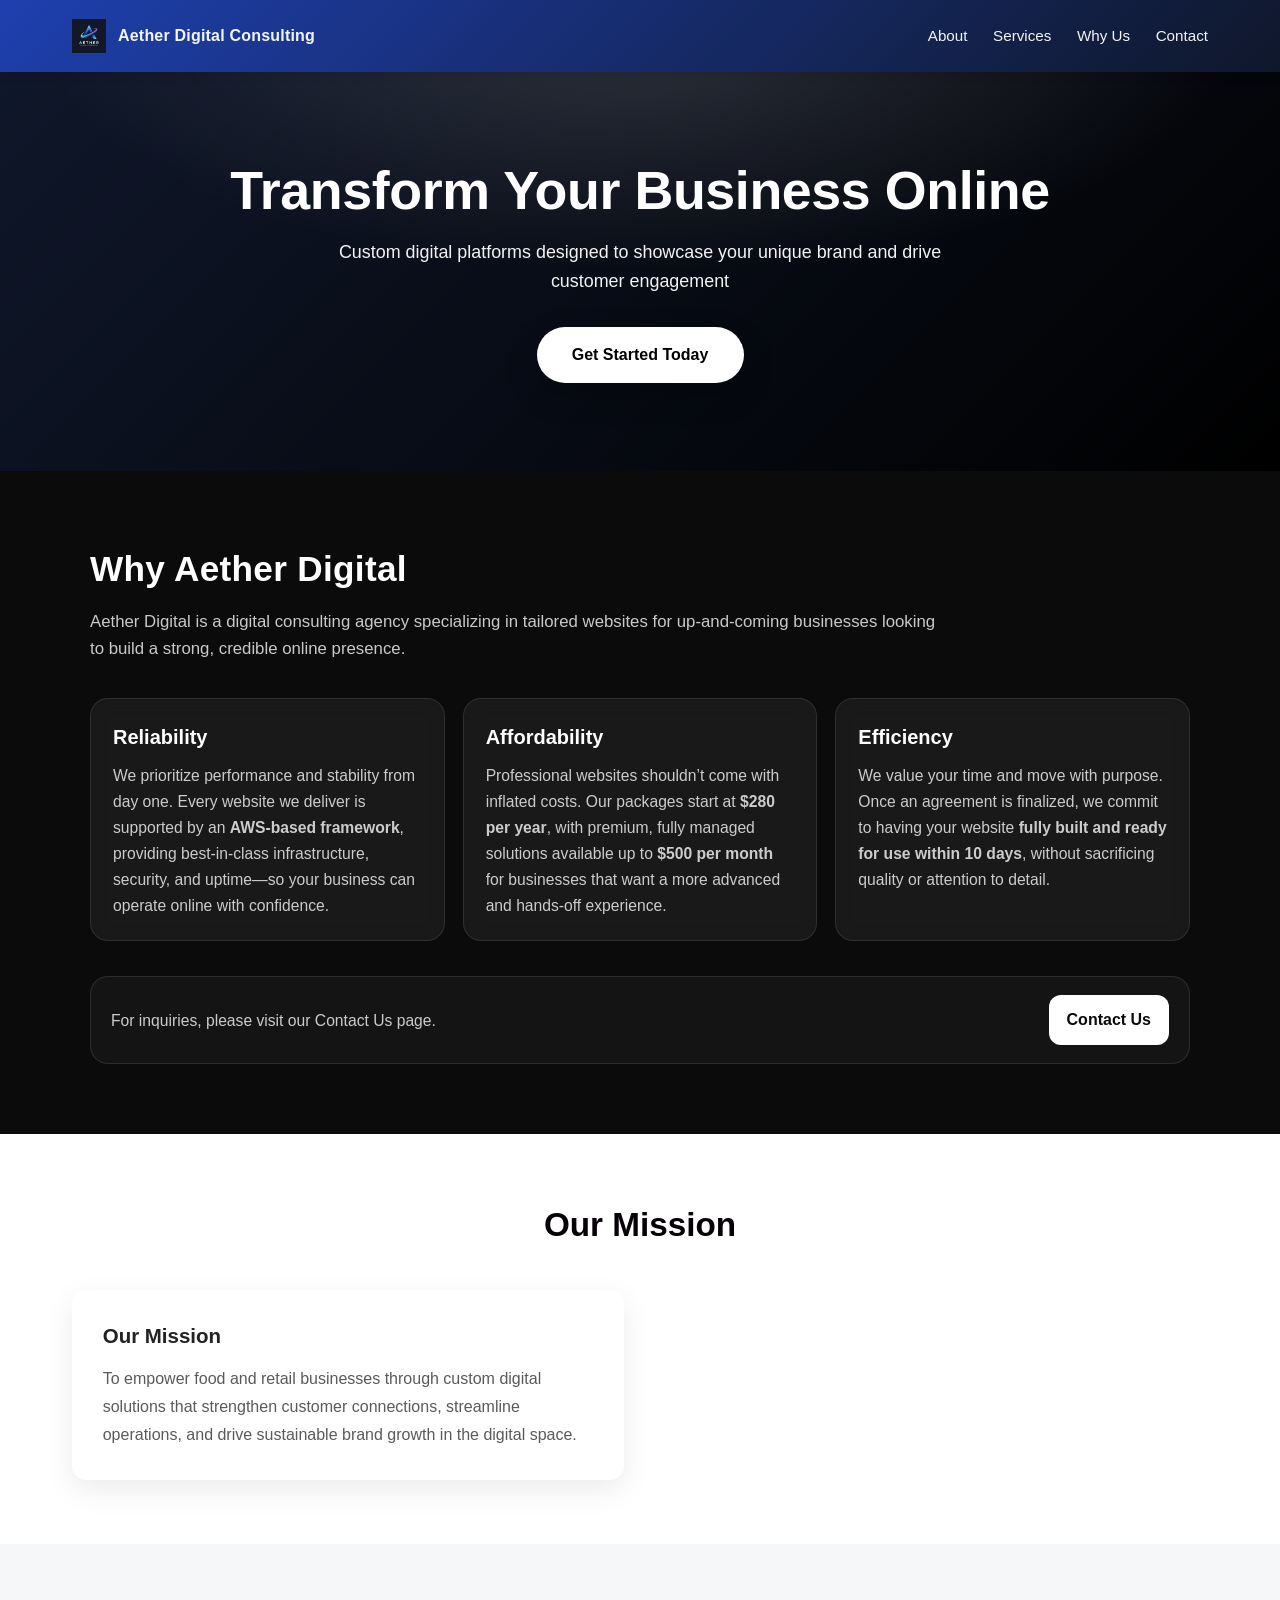
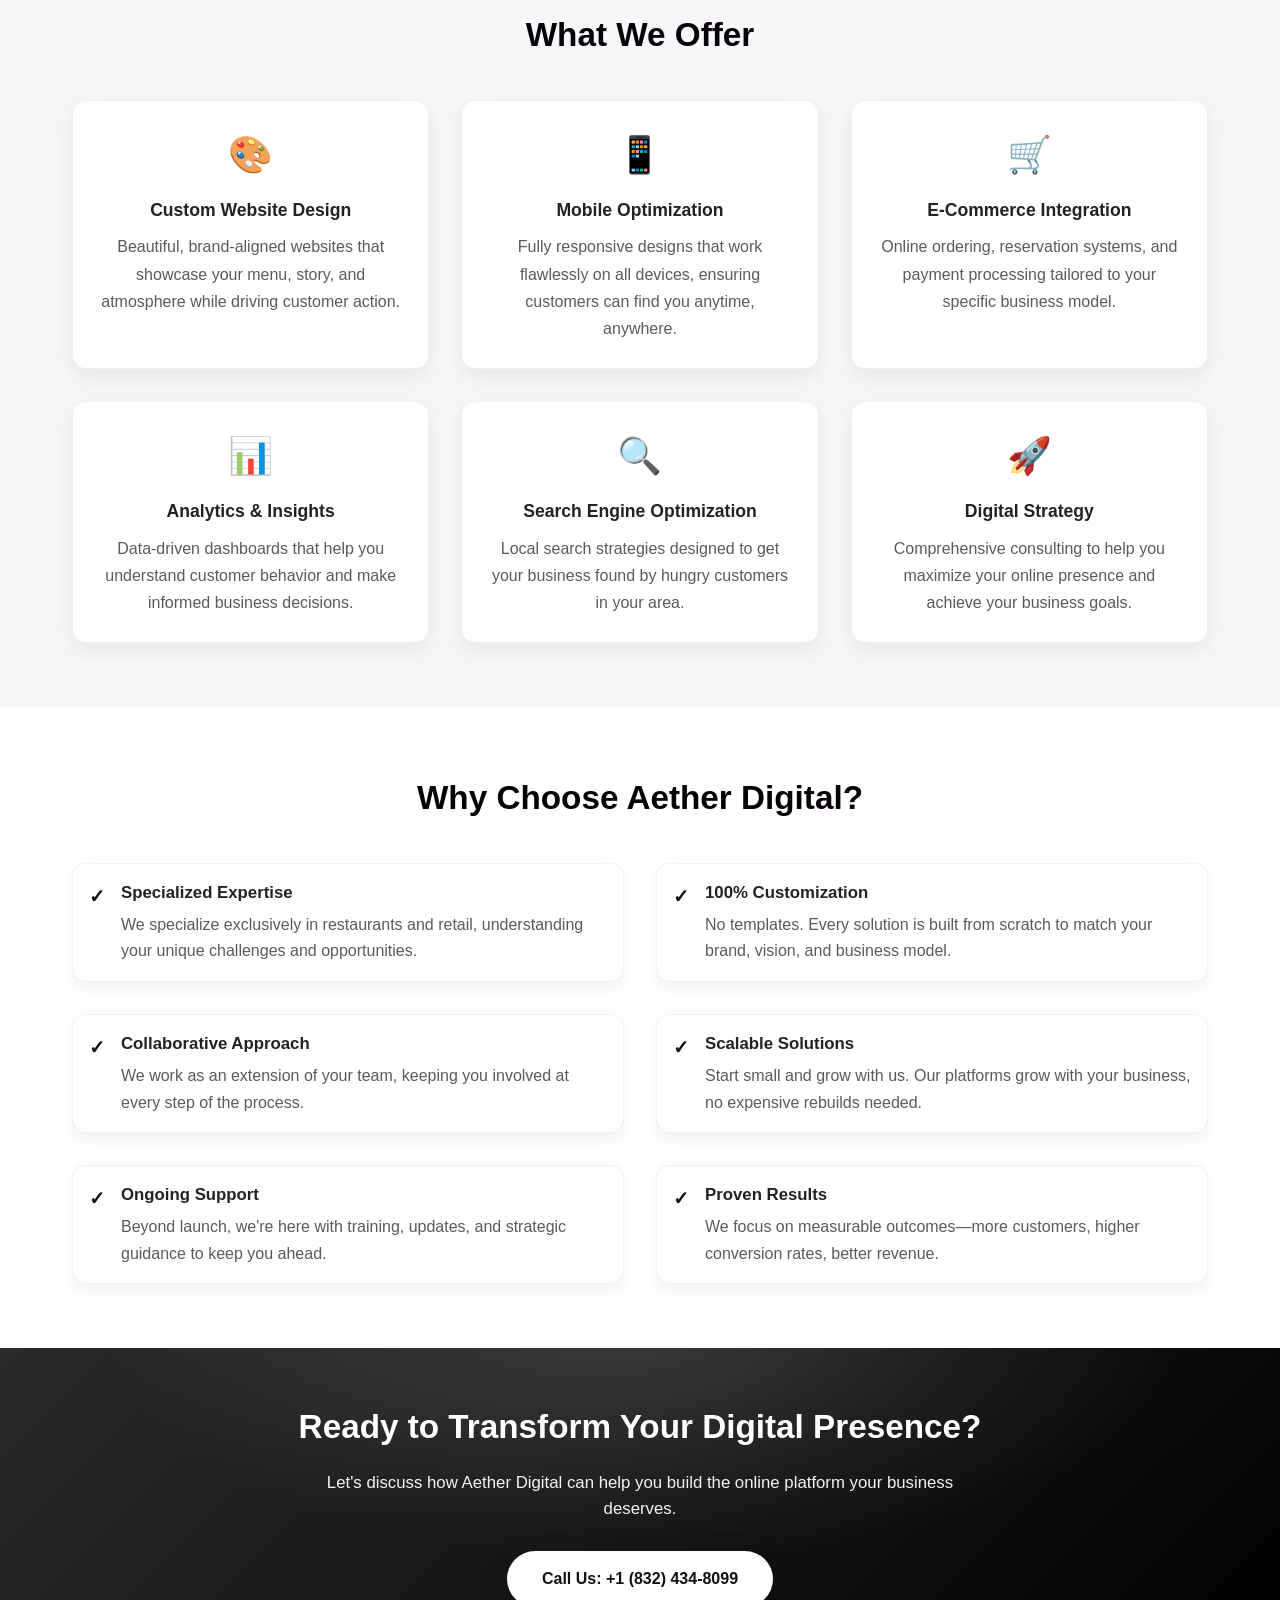
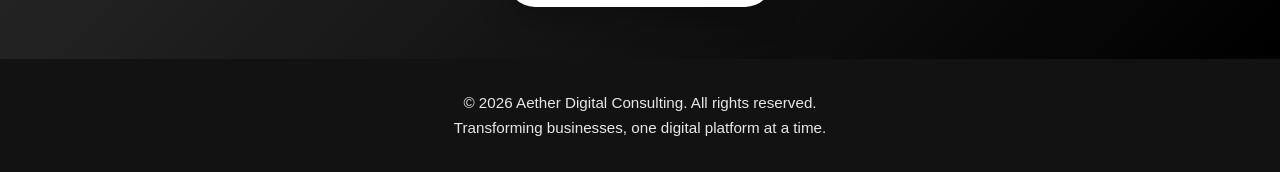
==== index.html @ d0bfc715 "changed tab header" ====
<!DOCTYPE html>
<html lang="en">
<head>
  <meta charset="UTF-8" />
  <meta name="viewport" content="width=device-width, initial-scale=1.0" />
  <title>Aether Digital Consulting - Custom Online Platforms for Businesses</title>

  <style>
    /* =========================
       Base + Design Tokens
    ========================== */
    :root{
      --bg: #ffffff;
      --text: #111;
      --muted: #5a5a5a;

      --surface: #ffffff;
      --surface-2: #f6f7f8;

      --brand-1: #0f172a;  /* deep navy */
--brand-2: #1e40af;  /* professional blue */


      --radius: 14px;
      --shadow: 0 10px 30px rgba(0,0,0,0.08);

      /* Fluid typography + spacing (scales nicely phone -> TV) */
      --h1: clamp(2rem, 4.2vw, 3.6rem);
      --h2: clamp(1.6rem, 2.6vw, 2.6rem);
      --h3: clamp(1.2rem, 1.6vw, 1.8rem);
      --p: clamp(1rem, 1.1vw, 1.15rem);

      --section-pad: clamp(3.25rem, 5vw, 5.5rem);
      --gutter: clamp(1rem, 3vw, 2rem);
      --container: 1200px;

      --nav-h: 72px;
    }

    * { margin: 0; padding: 0; box-sizing: border-box; }
    html { scroll-behavior: smooth; }
    body {
      font-family: 'Segoe UI', Tahoma, Geneva, Verdana, sans-serif;
      line-height: 1.6;
      color: #333;
      background: var(--bg);
      text-rendering: optimizeLegibility;
      -webkit-font-smoothing: antialiased;
      overflow-x: hidden;
    }

    /* Accessible focus ring */
    a:focus-visible, button:focus-visible {
      outline: 3px solid rgba(255,255,255,0.55);
      outline-offset: 3px;
      border-radius: 10px;
    }

    /* =========================
       Layout Helpers
    ========================== */
    .container{
      max-width: var(--container);
      margin: 0 auto;
      padding: 0 var(--gutter);
    }

    section{
      padding: var(--section-pad) 0;
    }

    /* =========================
       Navigation
    ========================== */
    nav{
      background: linear-gradient(135deg, var(--brand-2) 0%, var(--brand-1) 100%);
      position: sticky;
      top: 0;
      z-index: 1000;
      box-shadow: 0 2px 10px rgba(0,0,0,0.1);
      height: var(--nav-h);
      display: flex;
      align-items: center;
      backdrop-filter: blur(6px);
    }

    nav .container{
      width: 100%;
      display: flex;
      align-items: center;
      justify-content: space-between;
      gap: 1rem;
    }

    .logo{
      display: flex;
      align-items: center;
      gap: 0.75rem;
      color: white;
      text-decoration: none;
      min-width: 0;
    }

    .logo-img{
      height: 34px;
      width: auto;
      display: block;
      flex: 0 0 auto;
    }

    .logo span{
      font-size: clamp(1rem, 1.2vw, 1.25rem);
      font-weight: 700;
      letter-spacing: 0.2px;
      white-space: nowrap;
      overflow: hidden;
      text-overflow: ellipsis;
      max-width: 56vw; /* prevents overflow on small screens */
    }

    nav ul{
      list-style: none;
      display: flex;
      align-items: center;
      gap: clamp(0.8rem, 2vw, 2rem);
    }

    nav a{
      color: white;
      text-decoration: none;
      opacity: 0.95;
      transition: opacity 0.2s ease, transform 0.2s ease;
      font-size: clamp(0.95rem, 1vw, 1.05rem);
      white-space: nowrap;
    }

    nav a:hover{
      opacity: 0.8;
      transform: translateY(-1px);
    }

    /* =========================
       Hero
    ========================== */
    .hero{
      padding: calc(var(--section-pad) + 1.5rem) 0;
      color: white;
      text-align: center;
      background:
        radial-gradient(1000px 400px at 50% -10%, rgba(255,255,255,0.14), transparent 60%),
        linear-gradient(135deg, var(--brand-1) 0%, #000 100%);
    }

    .hero h1{
      font-size: var(--h1);
      line-height: 1.15;
      margin-bottom: 1rem;
      letter-spacing: -0.4px;
    }

    .hero p{
      font-size: clamp(1.05rem, 1.4vw, 1.35rem);
      margin: 0 auto 2rem;
      max-width: 68ch;
      opacity: 0.95;
    }

    .cta-button{
      display: inline-block;
      background: white;
      color: black;
      padding: 0.95rem 2.2rem;
      border-radius: 999px;
      text-decoration: none;
      font-weight: 700;
      transition: transform 0.2s ease, box-shadow 0.2s ease;
      font-size: clamp(1rem, 1.1vw, 1.1rem);
      box-shadow: 0 12px 30px rgba(0,0,0,0.25);
    }
    .cta-button:hover{
      transform: translateY(-3px);
    }

    /* =========================
       About
    ========================== */
    .about{
      background: var(--surface-2);
    }

    .about .container{
      display: grid;
      grid-template-columns: 1.1fr 0.9fr;
      gap: clamp(1.5rem, 3vw, 3rem);
      align-items: center;
    }

    .about h2{
      font-size: var(--h2);
      margin-bottom: 1rem;
      color: #222;
    }

    .about p{
      font-size: var(--p);
      margin-bottom: 1rem;
      color: var(--muted);
      line-height: 1.85;
      max-width: 70ch;
    }

    .about-image{
      width: 100%;
      aspect-ratio: 4 / 3; /* keeps consistent shape across devices */
      border-radius: var(--radius);
      background:
        linear-gradient(rgba(0,0,0,0.45), rgba(0,0,0,0.45)),
        url("about.jpeg") center top / cover no-repeat;
      box-shadow: var(--shadow);
    }

    /* =========================
       Section Titles
    ========================== */
    .section-title{
      text-align: center;
      font-size: var(--h2);
      margin-bottom: clamp(2rem, 3vw, 3rem);
      color: #060107;
      padding: 0 var(--gutter);
    }

    /* =========================
       Mission & Vision
    ========================== */
    .mission-vision .cards{
      display: grid;
      grid-template-columns: repeat(2, minmax(0, 1fr));
      gap: clamp(1.25rem, 2.5vw, 2rem);
    }

    .card{
      background: var(--surface);
      padding: clamp(1.5rem, 2.4vw, 2.5rem);
      border-radius: var(--radius);
      box-shadow: var(--shadow);
      transition: transform 0.2s ease;
      min-height: 100%;
    }

    .card:hover{
      transform: translateY(-6px);
    }

    .card h3{
      color: #222;
      font-size: var(--h3);
      margin-bottom: 0.75rem;
    }

    .card p{
      color: var(--muted);
      font-size: var(--p);
      line-height: 1.75;
    }

    /* =========================
       Services
    ========================== */
    .services{
      background: var(--surface-2);
    }

    .service-grid{
      display: grid;
      grid-template-columns: repeat(3, minmax(0, 1fr));
      gap: clamp(1rem, 2.5vw, 2rem);
    }

    .service-item{
      background: var(--surface);
      padding: clamp(1.25rem, 2vw, 2rem);
      border-radius: var(--radius);
      text-align: center;
      box-shadow: 0 8px 22px rgba(0,0,0,0.07);
      transition: transform 0.2s ease, box-shadow 0.2s ease;
      border: 1px solid rgba(0,0,0,0.06);
    }

    .service-item:hover{
      transform: translateY(-6px);
      box-shadow: 0 14px 35px rgba(0,0,0,0.10);
    }

    .service-icon{
      font-size: clamp(2.25rem, 2.8vw, 3rem);
      margin-bottom: 0.75rem;
    }

    .service-item h3{
      color: #222;
      margin-bottom: 0.6rem;
      font-size: clamp(1.1rem, 1.2vw, 1.35rem);
    }

    .service-item p{
      color: var(--muted);
      line-height: 1.7;
      font-size: var(--p);
    }

    /* =========================
       Why Choose Us
    ========================== */
    .features-list{
      display: grid;
      grid-template-columns: repeat(2, minmax(0, 1fr));
      gap: clamp(1rem, 2.5vw, 2rem);
    }

    .feature{
      display: flex;
      gap: 1rem;
      align-items: flex-start;
      padding: 1rem;
      border-radius: var(--radius);
      background: #fff;
      box-shadow: 0 6px 18px rgba(0,0,0,0.06);
      border: 1px solid rgba(0,0,0,0.05);
    }

    .feature-icon{
      color: #111;
      font-weight: 800;
      font-size: 1.2rem;
      flex: 0 0 auto;
      margin-top: 0.15rem;
    }

    .feature h4{
      color: #222;
      margin-bottom: 0.35rem;
      font-size: clamp(1.05rem, 1.1vw, 1.15rem);
    }

    .feature p{
      color: var(--muted);
      line-height: 1.65;
      font-size: var(--p);
    }

    /* =========================
       CTA
    ========================== */
    .cta-section{
      color: white;
      text-align: center;
      padding: calc(var(--section-pad) - 0.75rem) 0;
      background:
        radial-gradient(900px 380px at 50% -5%, rgba(255,255,255,0.14), transparent 60%),
        linear-gradient(135deg, #2a2a2a 0%, #000 100%);
    }

    .cta-section h2{
      font-size: var(--h2);
      margin-bottom: 1rem;
    }

    .cta-section p{
      font-size: clamp(1.05rem, 1.2vw, 1.25rem);
      margin: 0 auto 1.75rem;
      max-width: 70ch;
      opacity: 0.95;
    }

    .cta-button-light{
      display: inline-block;
      background: white;
      color: #111;
      padding: 0.95rem 2.2rem;
      border-radius: 999px;
      text-decoration: none;
      font-weight: 800;
      transition: transform 0.2s ease, box-shadow 0.2s ease;
      font-size: clamp(1rem, 1.1vw, 1.1rem);
      box-shadow: 0 12px 30px rgba(0,0,0,0.25);
    }

    .cta-button-light:hover{
      transform: translateY(-3px);
    }

    /* =========================
       Footer
    ========================== */
    footer{
      background: #121212;
      color: white;
      padding: 2rem 0;
      text-align: center;
    }

    footer p{
      opacity: 0.9;
      font-size: clamp(0.95rem, 1vw, 1.05rem);
    }

    /* =========================
       Responsive Breakpoints
       (phone, tablet, small laptop)
    ========================== */
    @media (max-width: 980px){
      .about .container{
        grid-template-columns: 1fr;
      }
      .about-image{
        aspect-ratio: 16 / 9;
      }
      .service-grid{
        grid-template-columns: repeat(2, minmax(0, 1fr));
      }
    }

    @media (max-width: 768px){
      nav { height: auto; padding: 0.75rem 0; }
      nav .container{
        flex-direction: column;
        align-items: flex-start;
        gap: 0.75rem;
      }

      nav ul{
        width: 100%;
        flex-wrap: wrap;
        gap: 0.75rem 1.25rem;
      }

      .hero{
        padding: calc(var(--section-pad) + 1rem) 0;
      }

      .mission-vision .cards{
        grid-template-columns: 1fr;
      }
      .service-grid{
        grid-template-columns: 1fr;
      }
      .features-list{
        grid-template-columns: 1fr;
      }
    }

    /* Very large screens (TV / ultra-wide) */
    @media (min-width: 1600px){
      :root{
        --container: 1400px;
      }
    }

    /* Reduced motion accessibility */
    @media (prefers-reduced-motion: reduce){
      * { scroll-behavior: auto !important; }
      .card, .service-item, .cta-button, .cta-button-light, nav a { transition: none !important; }
    }
  </style>
</head>

<body>
  <!-- Navigation -->
  <nav>
    <div class="container">
      <a href="#" class="logo" aria-label="Aether Digital Consulting home">
        <img src="logo.png" alt="Aether Digital Logo" class="logo-img" />
        <span>Aether Digital Consulting</span>
      </a>

      <ul>
        <li><a href="#about">About</a></li>
        <li><a href="#services">Services</a></li>
        <li><a href="#why">Why Us</a></li>
        <li><a href="#contact">Contact</a></li>
      </ul>
    </div>
  </nav>

  <!-- Hero Section -->
  <section class="hero">
    <div class="container">
      <h1>Transform Your Business Online</h1>
      <p>Custom digital platforms designed to showcase your unique brand and drive customer engagement</p>
      <a href="#contact" class="cta-button">Get Started Today</a>
    </div>
  </section>

  <!-- About Section -->
  <style>
  .aether-section {
    padding: 70px 20px;
    background: #0b0b0b;
    color: #ffffff;
  }

  .aether-container {
    max-width: 1100px;
    margin: 0 auto;
  }

  .aether-title {
    font-size: 2.2rem;
    font-weight: 700;
    margin-bottom: 12px;
    letter-spacing: 0.3px;
  }

  .aether-subtitle {
    font-size: 1.05rem;
    line-height: 1.6;
    color: rgba(255, 255, 255, 0.78);
    max-width: 850px;
    margin-bottom: 35px;
  }

  .aether-grid {
    display: grid;
    grid-template-columns: repeat(3, 1fr);
    gap: 18px;
    margin-top: 25px;
  }

  .aether-card {
    background: rgba(255, 255, 255, 0.06);
    border: 1px solid rgba(255, 255, 255, 0.10);
    border-radius: 18px;
    padding: 22px;
    backdrop-filter: blur(10px);
    transition: transform 0.2s ease, border 0.2s ease;
  }

  .aether-card:hover {
    transform: translateY(-4px);
    border-color: rgba(255, 255, 255, 0.18);
  }

  .aether-card h3 {
    font-size: 1.25rem;
    margin-bottom: 10px;
    font-weight: 700;
  }

  .aether-card p {
    font-size: 0.98rem;
    line-height: 1.65;
    color: rgba(255, 255, 255, 0.78);
    margin: 0;
  }

  .aether-cta {
    margin-top: 35px;
    display: flex;
    align-items: center;
    justify-content: space-between;
    gap: 15px;
    flex-wrap: wrap;
    padding: 18px 20px;
    border-radius: 18px;
    background: rgba(255, 255, 255, 0.04);
    border: 1px solid rgba(255, 255, 255, 0.10);
  }

  .aether-cta p {
    margin: 0;
    color: rgba(255, 255, 255, 0.78);
    font-size: 0.98rem;
  }

  .aether-button {
    display: inline-block;
    padding: 12px 18px;
    border-radius: 12px;
    text-decoration: none;
    font-weight: 700;
    background: #ffffff;
    color: #0b0b0b;
    transition: transform 0.15s ease, opacity 0.15s ease;
  }

  .aether-button:hover {
    transform: translateY(-2px);
    opacity: 0.92;
  }

  /* Mobile responsive */
  @media (max-width: 900px) {
    .aether-grid {
      grid-template-columns: 1fr;
    }

    .aether-title {
      font-size: 1.8rem;
    }
  }
</style>

<section class="aether-section" id="about">
  <div class="aether-container">
    <h2 class="aether-title">Why Aether Digital</h2>

    <p class="aether-subtitle">
      Aether Digital is a digital consulting agency specializing in tailored websites for up-and-coming businesses looking
      to build a strong, credible online presence.
    </p>

    <div class="aether-grid">
      <div class="aether-card">
        <h3>Reliability</h3>
        <p>
          We prioritize performance and stability from day one. Every website we deliver is supported by an
          <strong>AWS-based framework</strong>, providing best-in-class infrastructure, security, and uptime—so your
          business can operate online with confidence.
        </p>
      </div>

      <div class="aether-card">
        <h3>Affordability</h3>
        <p>
          Professional websites shouldn’t come with inflated costs. Our packages start at <strong>$280 per year</strong>,
          with premium, fully managed solutions available up to <strong>$500 per month</strong> for businesses that want a
          more advanced and hands-off experience.
        </p>
      </div>

      <div class="aether-card">
        <h3>Efficiency</h3>
        <p>
          We value your time and move with purpose. Once an agreement is finalized, we commit to having your website
          <strong>fully built and ready for use within 10 days</strong>, without sacrificing quality or attention to
          detail.
        </p>
      </div>
    </div>

    <div class="aether-cta">
      <p>For inquiries, please visit our Contact Us page.</p>
      <a class="aether-button" href="contact.html">Contact Us</a>
    </div>
  </div>
</section>


  <!-- Mission & Vision -->
  <section class="mission-vision">
    <div class="container">
      <h2 class="section-title">Our Mission</h2>
      <div class="cards">
        <div class="card">
          <h3>Our Mission</h3>
          <p>To empower food and retail businesses through custom digital solutions that strengthen customer connections, streamline operations, and drive sustainable brand growth in the digital space.</p>
        </div>
      
        </div>
      </div>
    </div>
  </section>

  <!-- Services Section -->
  <section class="services" id="services">
    <div class="container">
      <h2 class="section-title">What We Offer</h2>
      <div class="service-grid">
        <div class="service-item">
          <div class="service-icon">🎨</div>
          <h3>Custom Website Design</h3>
          <p>Beautiful, brand-aligned websites that showcase your menu, story, and atmosphere while driving customer action.</p>
        </div>
        <div class="service-item">
          <div class="service-icon">📱</div>
          <h3>Mobile Optimization</h3>
          <p>Fully responsive designs that work flawlessly on all devices, ensuring customers can find you anytime, anywhere.</p>
        </div>
        <div class="service-item">
          <div class="service-icon">🛒</div>
          <h3>E-Commerce Integration</h3>
          <p>Online ordering, reservation systems, and payment processing tailored to your specific business model.</p>
        </div>
        <div class="service-item">
          <div class="service-icon">📊</div>
          <h3>Analytics & Insights</h3>
          <p>Data-driven dashboards that help you understand customer behavior and make informed business decisions.</p>
        </div>
        <div class="service-item">
          <div class="service-icon">🔍</div>
          <h3>Search Engine Optimization</h3>
          <p>Local search strategies designed to get your business found by hungry customers in your area.</p>
        </div>
        <div class="service-item">
          <div class="service-icon">🚀</div>
          <h3>Digital Strategy</h3>
          <p>Comprehensive consulting to help you maximize your online presence and achieve your business goals.</p>
        </div>
      </div>
    </div>
  </section>

  <!-- Why Choose Us -->
  <section class="why-us" id="why">
    <div class="container">
      <h2 class="section-title">Why Choose Aether Digital?</h2>
      <div class="features-list">
        <div class="feature">
          <div class="feature-icon">✓</div>
          <div>
            <h4>Specialized Expertise</h4>
            <p>We specialize exclusively in restaurants and retail, understanding your unique challenges and opportunities.</p>
          </div>
        </div>
        <div class="feature">
          <div class="feature-icon">✓</div>
          <div>
            <h4>100% Customization</h4>
            <p>No templates. Every solution is built from scratch to match your brand, vision, and business model.</p>
          </div>
        </div>
        <div class="feature">
          <div class="feature-icon">✓</div>
          <div>
            <h4>Collaborative Approach</h4>
            <p>We work as an extension of your team, keeping you involved at every step of the process.</p>
          </div>
        </div>
        <div class="feature">
          <div class="feature-icon">✓</div>
          <div>
            <h4>Scalable Solutions</h4>
            <p>Start small and grow with us. Our platforms grow with your business, no expensive rebuilds needed.</p>
          </div>
        </div>
        <div class="feature">
          <div class="feature-icon">✓</div>
          <div>
            <h4>Ongoing Support</h4>
            <p>Beyond launch, we're here with training, updates, and strategic guidance to keep you ahead.</p>
          </div>
        </div>
        <div class="feature">
          <div class="feature-icon">✓</div>
          <div>
            <h4>Proven Results</h4>
            <p>We focus on measurable outcomes—more customers, higher conversion rates, better revenue.</p>
          </div>
        </div>
      </div>
    </div>
  </section>

  <!-- CTA Section -->
  <section class="cta-section" id="contact">
    <div class="container">
      <h2>Ready to Transform Your Digital Presence?</h2>
      <p>Let's discuss how Aether Digital can help you build the online platform your business deserves.</p>
      <a href="tel:+18324348099" class="cta-button-light">Call Us: +1 (832) 434-8099</a>
    </div>
  </section>

  <!-- Footer -->
  <footer>
    <div class="container">
      <p>&copy; 2026 Aether Digital Consulting. All rights reserved.</p>
      <p>Transforming businesses, one digital platform at a time.</p>
    </div>
  </footer>
</body>
</html>
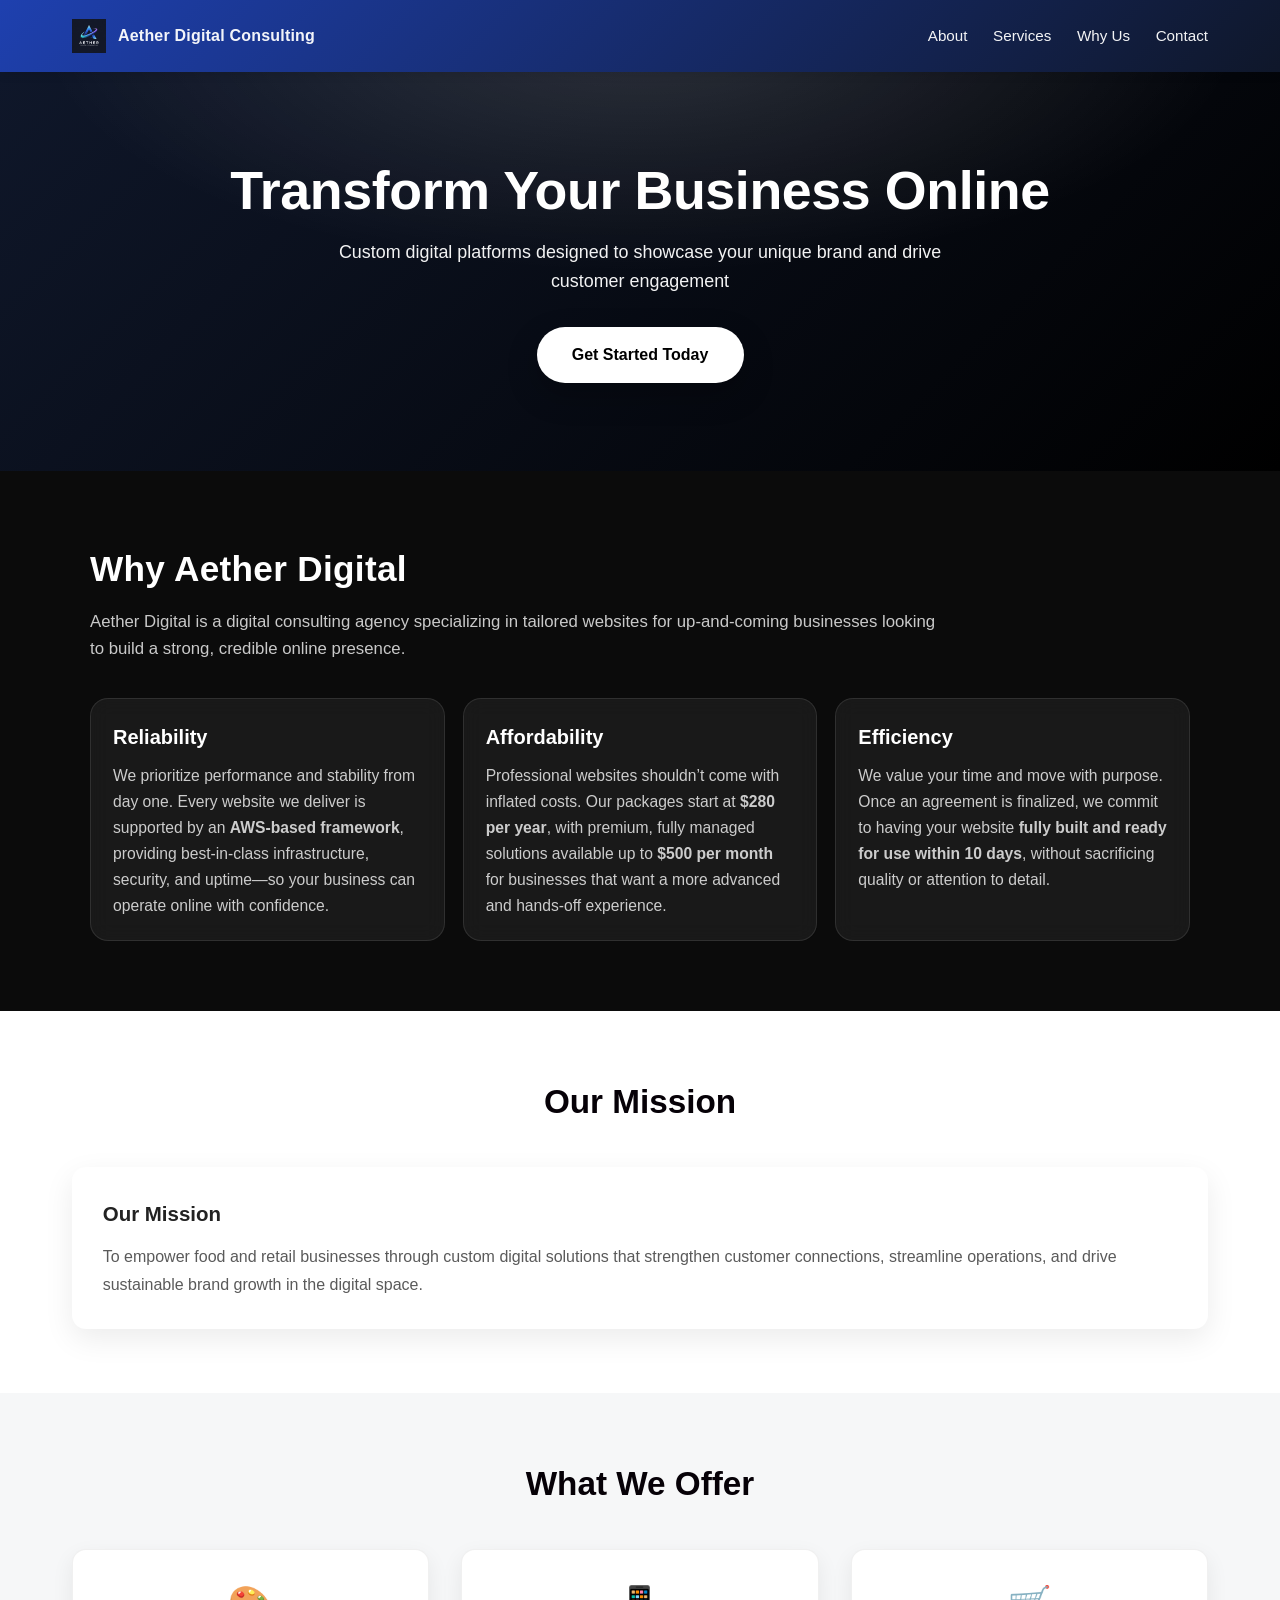
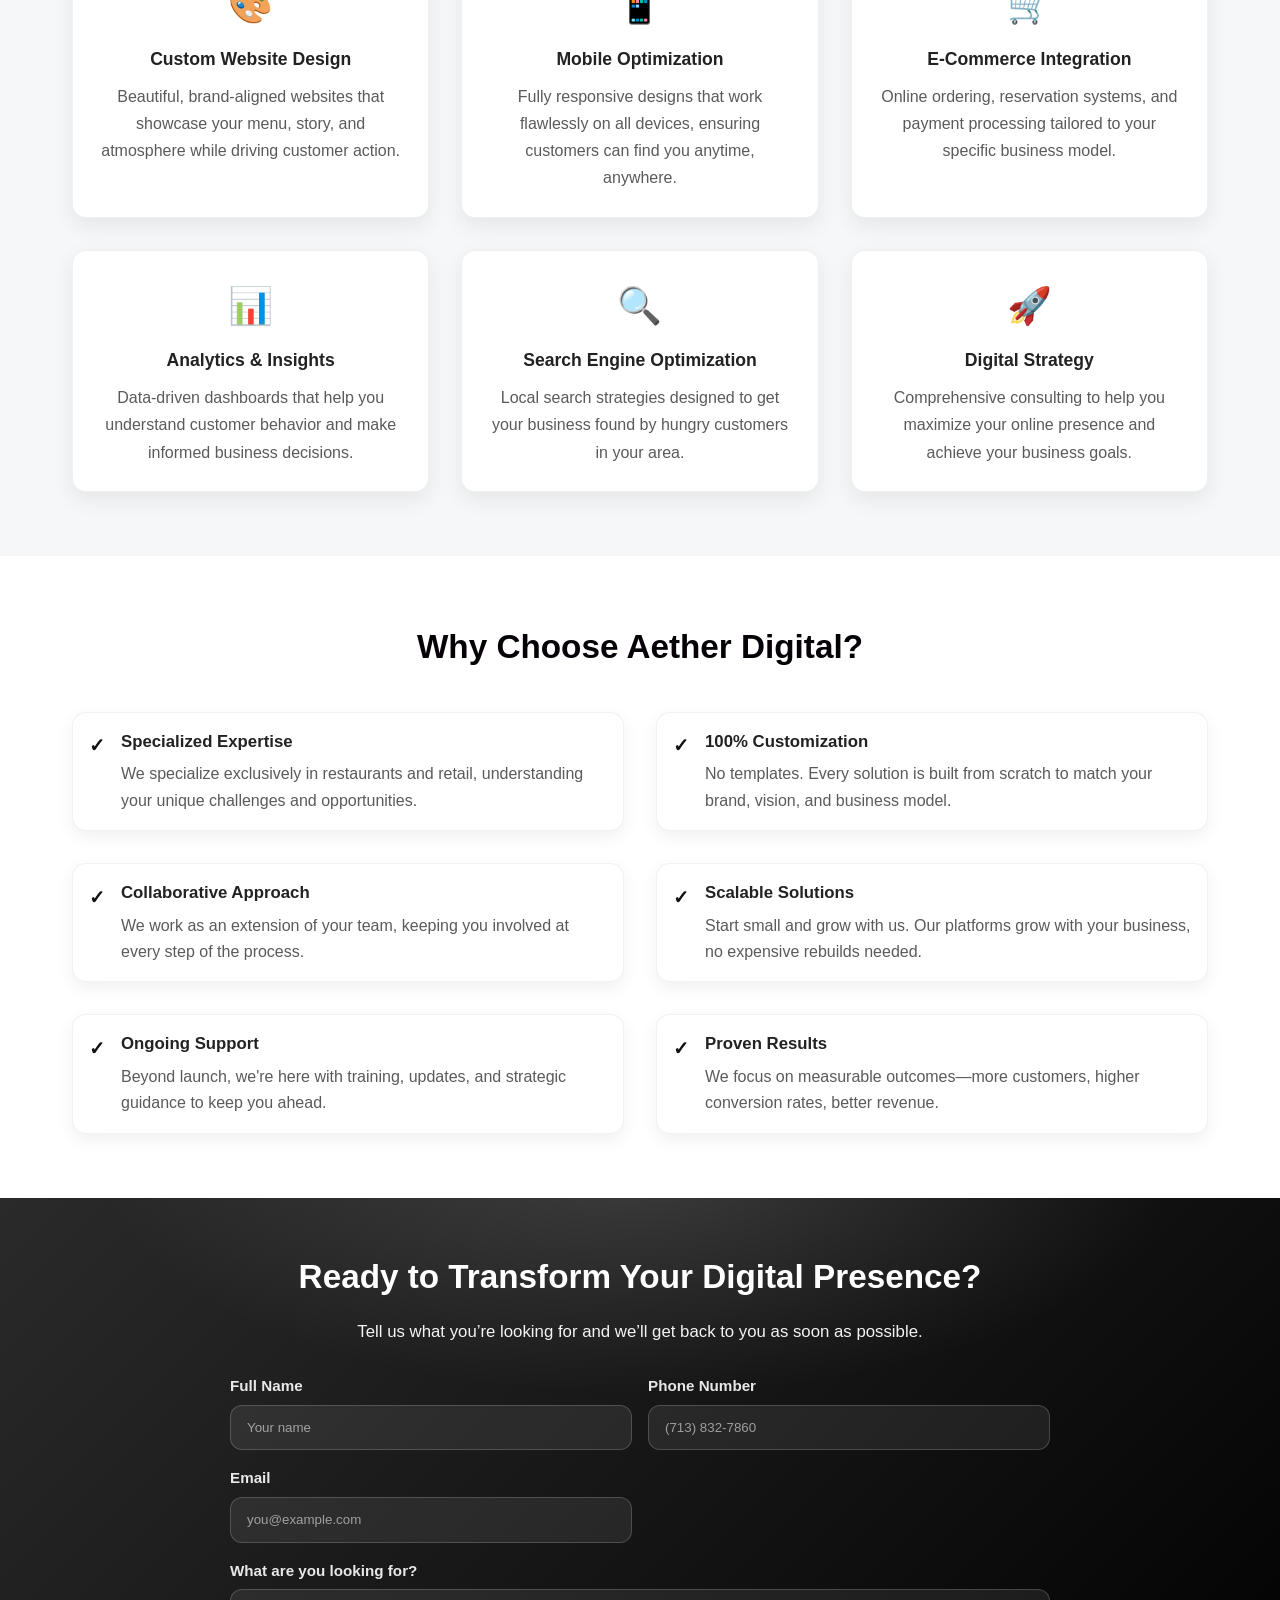
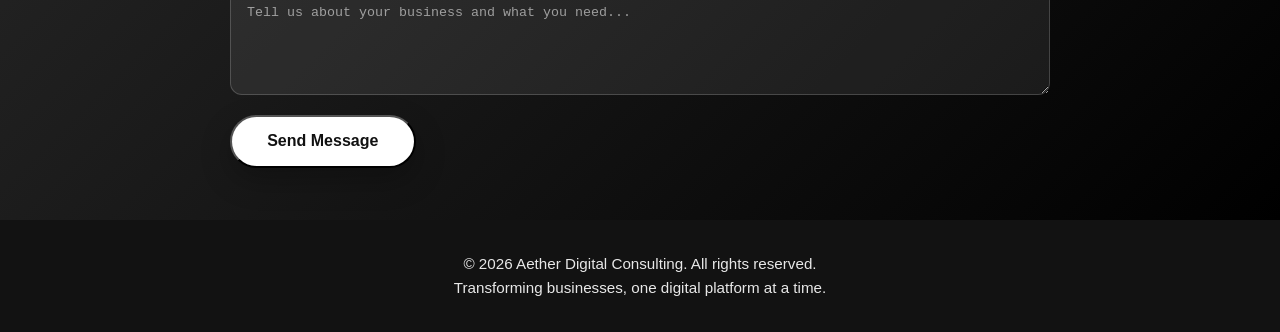
==== commit bb7a2eb5: "updated contact us page" ====
--- a/index.html
+++ b/index.html
@@ -18,8 +18,7 @@
       --surface-2: #f6f7f8;
 
       --brand-1: #0f172a;  /* deep navy */
---brand-2: #1e40af;  /* professional blue */
-
+      --brand-2: #1e40af;  /* professional blue */
 
       --radius: 14px;
       --shadow: 0 10px 30px rgba(0,0,0,0.08);
@@ -115,7 +114,7 @@
       white-space: nowrap;
       overflow: hidden;
       text-overflow: ellipsis;
-      max-width: 56vw; /* prevents overflow on small screens */
+      max-width: 56vw;
     }
 
     nav ul{
@@ -182,44 +181,6 @@
     }
 
     /* =========================
-       About
-    ========================== */
-    .about{
-      background: var(--surface-2);
-    }
-
-    .about .container{
-      display: grid;
-      grid-template-columns: 1.1fr 0.9fr;
-      gap: clamp(1.5rem, 3vw, 3rem);
-      align-items: center;
-    }
-
-    .about h2{
-      font-size: var(--h2);
-      margin-bottom: 1rem;
-      color: #222;
-    }
-
-    .about p{
-      font-size: var(--p);
-      margin-bottom: 1rem;
-      color: var(--muted);
-      line-height: 1.85;
-      max-width: 70ch;
-    }
-
-    .about-image{
-      width: 100%;
-      aspect-ratio: 4 / 3; /* keeps consistent shape across devices */
-      border-radius: var(--radius);
-      background:
-        linear-gradient(rgba(0,0,0,0.45), rgba(0,0,0,0.45)),
-        url("about.jpeg") center top / cover no-repeat;
-      box-shadow: var(--shadow);
-    }
-
-    /* =========================
        Section Titles
     ========================== */
     .section-title{
@@ -231,11 +192,80 @@
     }
 
     /* =========================
-       Mission & Vision
+       Your custom "Why Aether" Section
+    ========================== */
+    .aether-section {
+      padding: 70px 20px;
+      background: #0b0b0b;
+      color: #ffffff;
+    }
+
+    .aether-container {
+      max-width: 1100px;
+      margin: 0 auto;
+    }
+
+    .aether-title {
+      font-size: 2.2rem;
+      font-weight: 700;
+      margin-bottom: 12px;
+      letter-spacing: 0.3px;
+    }
+
+    .aether-subtitle {
+      font-size: 1.05rem;
+      line-height: 1.6;
+      color: rgba(255, 255, 255, 0.78);
+      max-width: 850px;
+      margin-bottom: 35px;
+    }
+
+    .aether-grid {
+      display: grid;
+      grid-template-columns: repeat(3, 1fr);
+      gap: 18px;
+      margin-top: 25px;
+    }
+
+    .aether-card {
+      background: rgba(255, 255, 255, 0.06);
+      border: 1px solid rgba(255, 255, 255, 0.10);
+      border-radius: 18px;
+      padding: 22px;
+      backdrop-filter: blur(10px);
+      transition: transform 0.2s ease, border 0.2s ease;
+    }
+
+    .aether-card:hover {
+      transform: translateY(-4px);
+      border-color: rgba(255, 255, 255, 0.18);
+    }
+
+    .aether-card h3 {
+      font-size: 1.25rem;
+      margin-bottom: 10px;
+      font-weight: 700;
+    }
+
+    .aether-card p {
+      font-size: 0.98rem;
+      line-height: 1.65;
+      color: rgba(255, 255, 255, 0.78);
+      margin: 0;
+    }
+
+    /* Mobile responsive */
+    @media (max-width: 900px) {
+      .aether-grid { grid-template-columns: 1fr; }
+      .aether-title { font-size: 1.8rem; }
+    }
+
+    /* =========================
+       Mission (FULL-WIDTH single card)
     ========================== */
     .mission-vision .cards{
       display: grid;
-      grid-template-columns: repeat(2, minmax(0, 1fr));
+      grid-template-columns: 1fr; /* full width */
       gap: clamp(1.25rem, 2.5vw, 2rem);
     }
 
@@ -246,6 +276,7 @@
       box-shadow: var(--shadow);
       transition: transform 0.2s ease;
       min-height: 100%;
+      width: 100%;
     }
 
     .card:hover{
@@ -352,6 +383,68 @@
     /* =========================
        CTA
     ========================== */
+    /* Contact Form */
+    .contact-form{
+      margin-top: 1.5rem;
+      max-width: 820px;
+      margin-left: auto;
+      margin-right: auto;
+      text-align: left;
+    }
+
+    .contact-grid{
+      display: grid;
+      grid-template-columns: 1fr 1fr;
+      gap: 1rem;
+      margin-bottom: 1.25rem;
+    }
+
+    .field{
+      display: flex;
+      flex-direction: column;
+      gap: 0.4rem;
+    }
+
+    .field-full{
+      grid-column: 1 / -1;
+    }
+
+    .field label{
+      font-weight: 700;
+      font-size: 0.95rem;
+      color: rgba(255,255,255,0.9);
+    }
+
+    .field input,
+    .field textarea{
+      width: 100%;
+      padding: 0.9rem 1rem;
+      border-radius: 12px;
+      border: 1px solid rgba(255,255,255,0.18);
+      background: rgba(255,255,255,0.08);
+      color: white;
+      outline: none;
+    }
+
+    .field input::placeholder,
+    .field textarea::placeholder{
+      color: rgba(255,255,255,0.55);
+    }
+
+    .field input:focus,
+    .field textarea:focus{
+      border-color: rgba(255,255,255,0.45);
+      box-shadow: 0 0 0 3px rgba(255,255,255,0.15);
+    }
+
+    /* Make form single-column on mobile */
+    @media (max-width: 768px){
+      .contact-grid{
+        grid-template-columns: 1fr;
+      }
+    }
+    
+    
     .cta-section{
       color: white;
       text-align: center;
@@ -407,15 +500,8 @@
 
     /* =========================
        Responsive Breakpoints
-       (phone, tablet, small laptop)
     ========================== */
     @media (max-width: 980px){
-      .about .container{
-        grid-template-columns: 1fr;
-      }
-      .about-image{
-        aspect-ratio: 16 / 9;
-      }
       .service-grid{
         grid-template-columns: repeat(2, minmax(0, 1fr));
       }
@@ -439,9 +525,6 @@
         padding: calc(var(--section-pad) + 1rem) 0;
       }
 
-      .mission-vision .cards{
-        grid-template-columns: 1fr;
-      }
       .service-grid{
         grid-template-columns: 1fr;
       }
@@ -452,9 +535,7 @@
 
     /* Very large screens (TV / ultra-wide) */
     @media (min-width: 1600px){
-      :root{
-        --container: 1400px;
-      }
+      :root{ --container: 1400px; }
     }
 
     /* Reduced motion accessibility */
@@ -493,170 +574,60 @@
   </section>
 
   <!-- About Section -->
-  <style>
-  .aether-section {
-    padding: 70px 20px;
-    background: #0b0b0b;
-    color: #ffffff;
-  }
-
-  .aether-container {
-    max-width: 1100px;
-    margin: 0 auto;
-  }
-
-  .aether-title {
-    font-size: 2.2rem;
-    font-weight: 700;
-    margin-bottom: 12px;
-    letter-spacing: 0.3px;
-  }
-
-  .aether-subtitle {
-    font-size: 1.05rem;
-    line-height: 1.6;
-    color: rgba(255, 255, 255, 0.78);
-    max-width: 850px;
-    margin-bottom: 35px;
-  }
-
-  .aether-grid {
-    display: grid;
-    grid-template-columns: repeat(3, 1fr);
-    gap: 18px;
-    margin-top: 25px;
-  }
-
-  .aether-card {
-    background: rgba(255, 255, 255, 0.06);
-    border: 1px solid rgba(255, 255, 255, 0.10);
-    border-radius: 18px;
-    padding: 22px;
-    backdrop-filter: blur(10px);
-    transition: transform 0.2s ease, border 0.2s ease;
-  }
-
-  .aether-card:hover {
-    transform: translateY(-4px);
-    border-color: rgba(255, 255, 255, 0.18);
-  }
-
-  .aether-card h3 {
-    font-size: 1.25rem;
-    margin-bottom: 10px;
-    font-weight: 700;
-  }
-
-  .aether-card p {
-    font-size: 0.98rem;
-    line-height: 1.65;
-    color: rgba(255, 255, 255, 0.78);
-    margin: 0;
-  }
-
-  .aether-cta {
-    margin-top: 35px;
-    display: flex;
-    align-items: center;
-    justify-content: space-between;
-    gap: 15px;
-    flex-wrap: wrap;
-    padding: 18px 20px;
-    border-radius: 18px;
-    background: rgba(255, 255, 255, 0.04);
-    border: 1px solid rgba(255, 255, 255, 0.10);
-  }
-
-  .aether-cta p {
-    margin: 0;
-    color: rgba(255, 255, 255, 0.78);
-    font-size: 0.98rem;
-  }
-
-  .aether-button {
-    display: inline-block;
-    padding: 12px 18px;
-    border-radius: 12px;
-    text-decoration: none;
-    font-weight: 700;
-    background: #ffffff;
-    color: #0b0b0b;
-    transition: transform 0.15s ease, opacity 0.15s ease;
-  }
-
-  .aether-button:hover {
-    transform: translateY(-2px);
-    opacity: 0.92;
-  }
-
-  /* Mobile responsive */
-  @media (max-width: 900px) {
-    .aether-grid {
-      grid-template-columns: 1fr;
-    }
-
-    .aether-title {
-      font-size: 1.8rem;
-    }
-  }
-</style>
-
-<section class="aether-section" id="about">
-  <div class="aether-container">
-    <h2 class="aether-title">Why Aether Digital</h2>
-
-    <p class="aether-subtitle">
-      Aether Digital is a digital consulting agency specializing in tailored websites for up-and-coming businesses looking
-      to build a strong, credible online presence.
-    </p>
-
-    <div class="aether-grid">
-      <div class="aether-card">
-        <h3>Reliability</h3>
-        <p>
-          We prioritize performance and stability from day one. Every website we deliver is supported by an
-          <strong>AWS-based framework</strong>, providing best-in-class infrastructure, security, and uptime—so your
-          business can operate online with confidence.
-        </p>
+  <section class="aether-section" id="about">
+    <div class="aether-container">
+      <h2 class="aether-title">Why Aether Digital</h2>
+
+      <p class="aether-subtitle">
+        Aether Digital is a digital consulting agency specializing in tailored websites for up-and-coming businesses looking
+        to build a strong, credible online presence.
+      </p>
+
+      <div class="aether-grid">
+        <div class="aether-card">
+          <h3>Reliability</h3>
+          <p>
+            We prioritize performance and stability from day one. Every website we deliver is supported by an
+            <strong>AWS-based framework</strong>, providing best-in-class infrastructure, security, and uptime—so your
+            business can operate online with confidence.
+          </p>
+        </div>
+
+        <div class="aether-card">
+          <h3>Affordability</h3>
+          <p>
+            Professional websites shouldn’t come with inflated costs. Our packages start at <strong>$280 per year</strong>,
+            with premium, fully managed solutions available up to <strong>$500 per month</strong> for businesses that want a
+            more advanced and hands-off experience.
+          </p>
+        </div>
+
+        <div class="aether-card">
+          <h3>Efficiency</h3>
+          <p>
+            We value your time and move with purpose. Once an agreement is finalized, we commit to having your website
+            <strong>fully built and ready for use within 10 days</strong>, without sacrificing quality or attention to
+            detail.
+          </p>
+        </div>
       </div>
 
-      <div class="aether-card">
-        <h3>Affordability</h3>
-        <p>
-          Professional websites shouldn’t come with inflated costs. Our packages start at <strong>$280 per year</strong>,
-          with premium, fully managed solutions available up to <strong>$500 per month</strong> for businesses that want a
-          more advanced and hands-off experience.
-        </p>
-      </div>
-
-      <div class="aether-card">
-        <h3>Efficiency</h3>
-        <p>
-          We value your time and move with purpose. Once an agreement is finalized, we commit to having your website
-          <strong>fully built and ready for use within 10 days</strong>, without sacrificing quality or attention to
-          detail.
-        </p>
-      </div>
+      <!-- (Removed the middle-of-page "Contact Us" CTA as requested) -->
     </div>
-
-    <div class="aether-cta">
-      <p>For inquiries, please visit our Contact Us page.</p>
-      <a class="aether-button" href="contact.html">Contact Us</a>
-    </div>
-  </div>
-</section>
-
-
-  <!-- Mission & Vision -->
+  </section>
+
+  <!-- Mission -->
   <section class="mission-vision">
     <div class="container">
       <h2 class="section-title">Our Mission</h2>
+
       <div class="cards">
         <div class="card">
           <h3>Our Mission</h3>
-          <p>To empower food and retail businesses through custom digital solutions that strengthen customer connections, streamline operations, and drive sustainable brand growth in the digital space.</p>
-        </div>
-      
+          <p>
+            To empower food and retail businesses through custom digital solutions that strengthen customer connections,
+            streamline operations, and drive sustainable brand growth in the digital space.
+          </p>
         </div>
       </div>
     </div>
@@ -684,7 +655,7 @@
         </div>
         <div class="service-item">
           <div class="service-icon">📊</div>
-          <h3>Analytics & Insights</h3>
+          <h3>Analytics &amp; Insights</h3>
           <p>Data-driven dashboards that help you understand customer behavior and make informed business decisions.</p>
         </div>
         <div class="service-item">
@@ -752,12 +723,40 @@
     </div>
   </section>
 
-  <!-- CTA Section -->
+  <!-- CTA Section (keep this one) -->
+  <!-- CTA / Contact Section -->
   <section class="cta-section" id="contact">
     <div class="container">
       <h2>Ready to Transform Your Digital Presence?</h2>
-      <p>Let's discuss how Aether Digital can help you build the online platform your business deserves.</p>
-      <a href="tel:+18324348099" class="cta-button-light">Call Us: +1 (832) 434-8099</a>
+      <p>Tell us what you’re looking for and we’ll get back to you as soon as possible.</p>
+
+      <!-- Button now points to the form action (optional). 
+          Better UX is to keep it as a normal submit button inside the form. -->
+      <form class="contact-form" action="https://formspree.io/f/mrekerrz" method="POST">
+        <div class="contact-grid">
+          <div class="field">
+            <label for="name">Full Name</label>
+            <input id="name" name="name" type="text" placeholder="Your name" required />
+          </div>
+
+          <div class="field">
+            <label for="phone">Phone Number</label>
+            <input id="phone" name="phone" type="tel" placeholder="(713) 832-7860" />
+          </div>
+
+          <div class="field">
+            <label for="email">Email</label>
+            <input id="email" name="email" type="email" placeholder="you@example.com" required />
+          </div>
+
+          <div class="field field-full">
+            <label for="message">What are you looking for?</label>
+            <textarea id="message" name="message" rows="5" placeholder="Tell us about your business and what you need..." required></textarea>
+          </div>
+        </div>
+
+        <button type="submit" class="cta-button-light">Send Message</button>
+      </form>
     </div>
   </section>
 
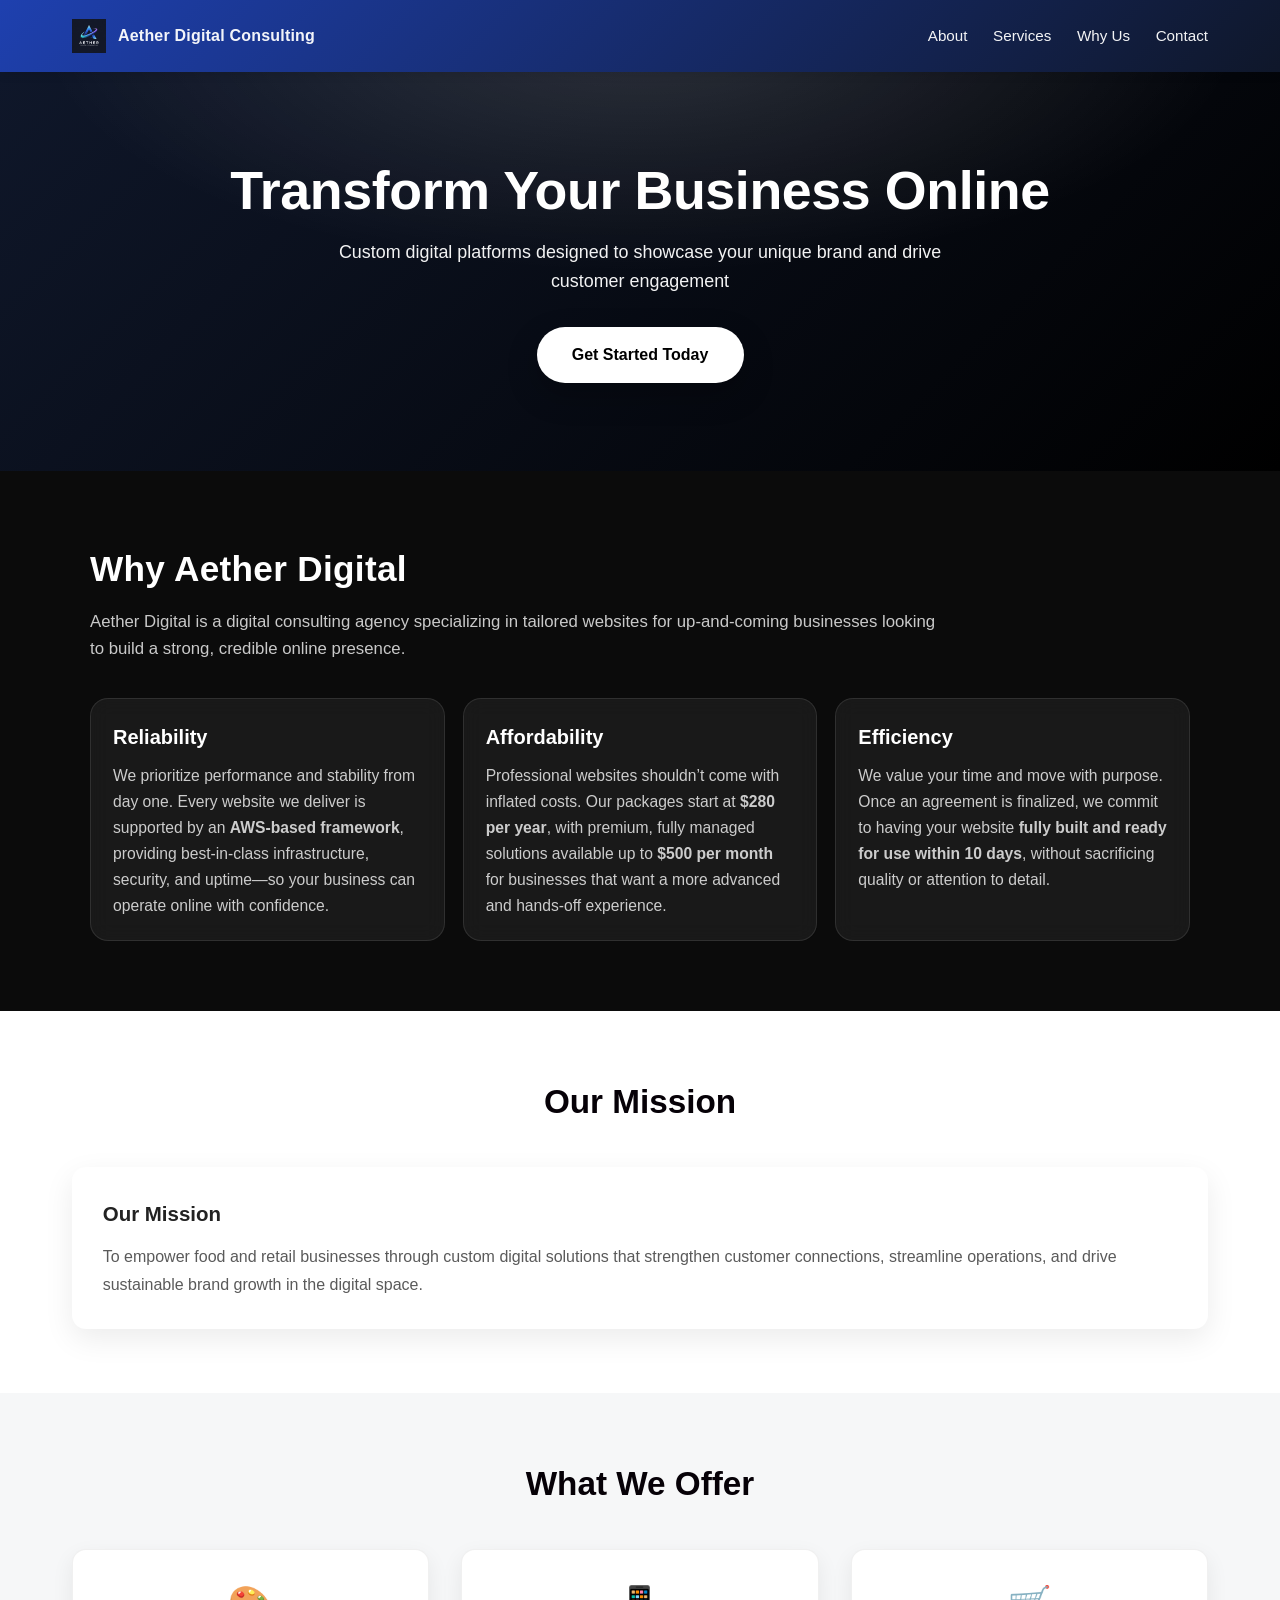
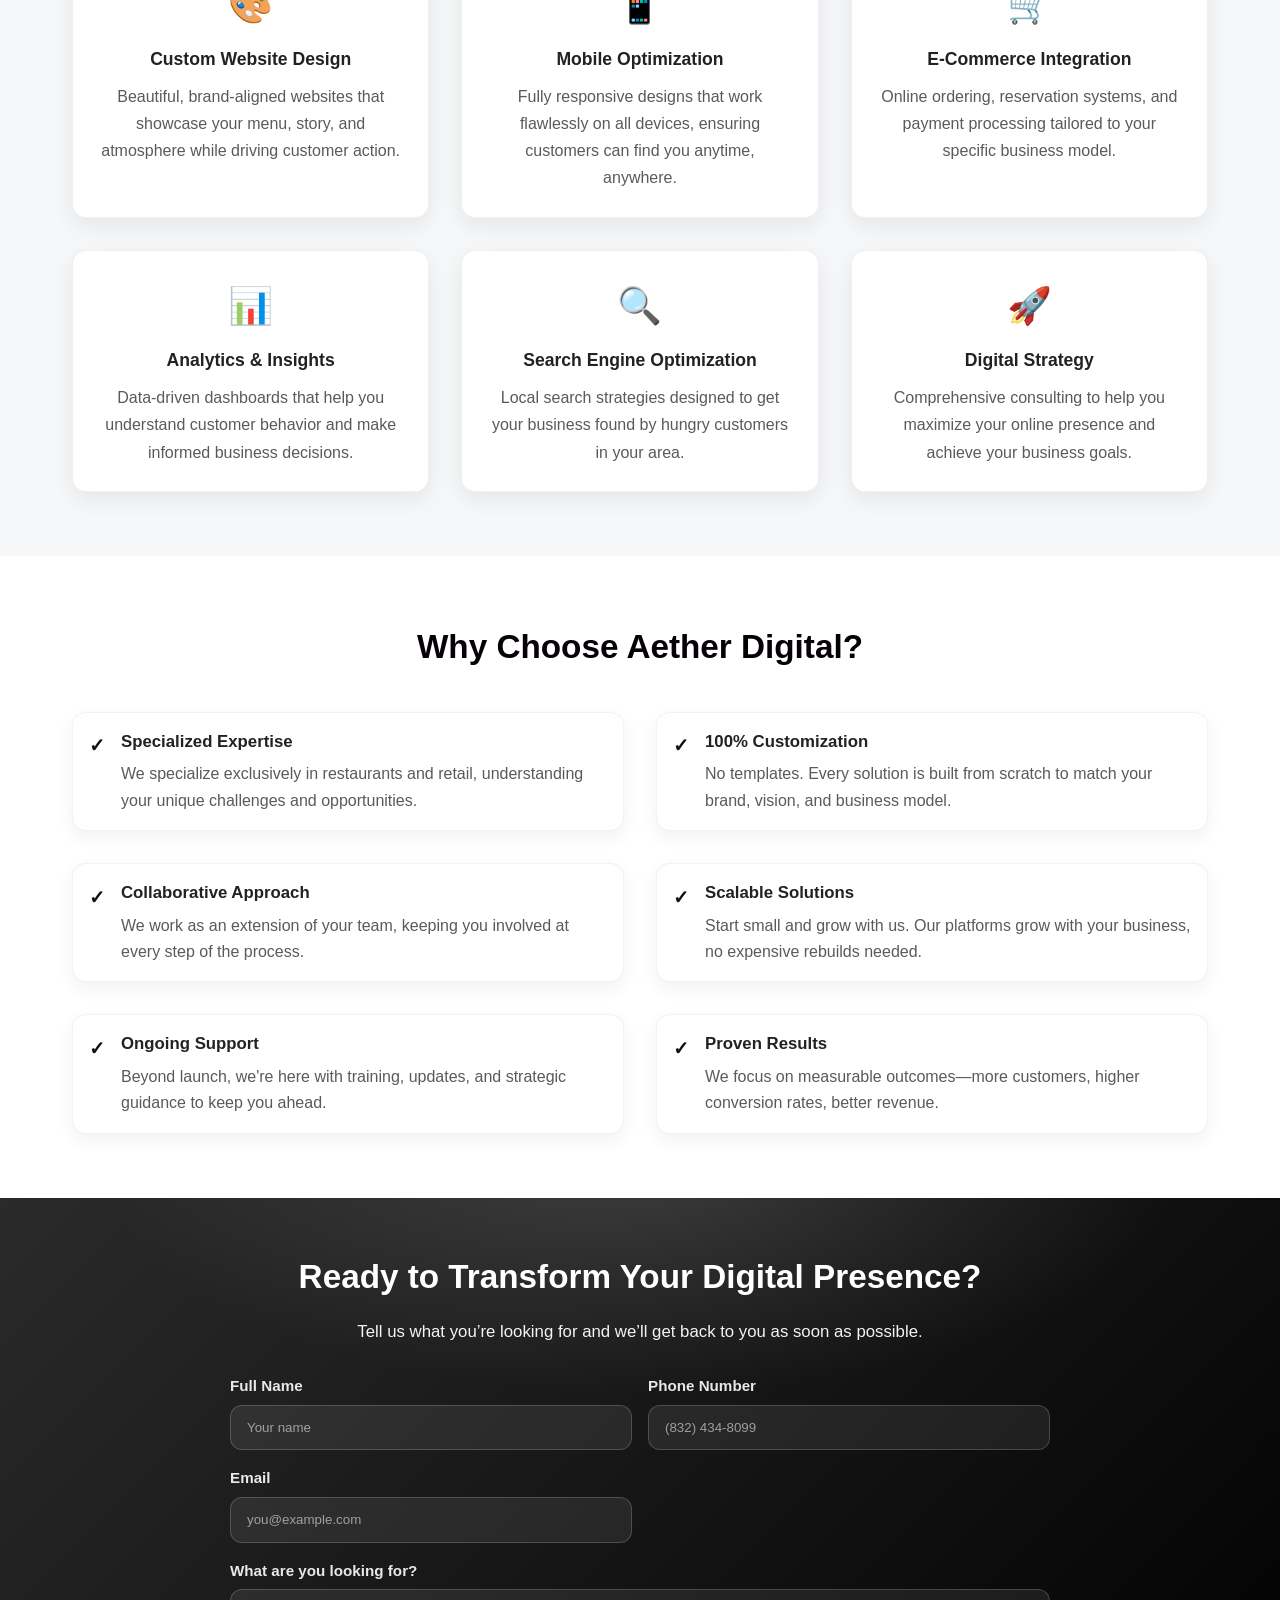
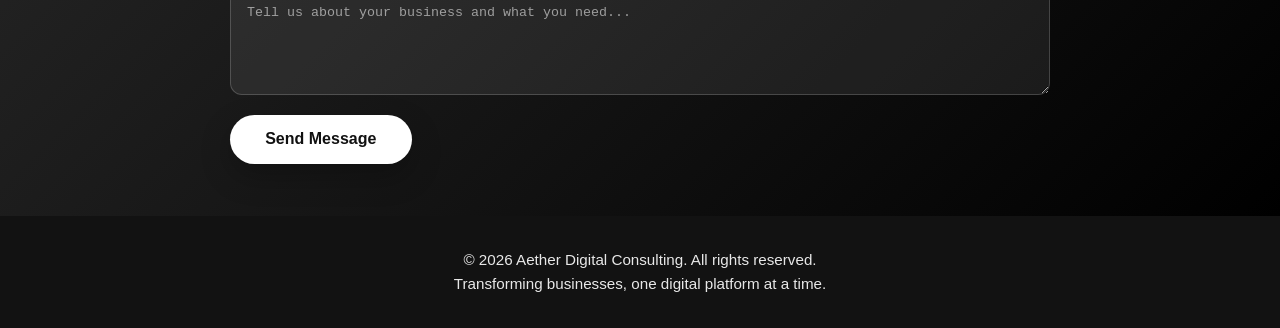
==== commit e83a76d4: "imessage view update" ====
--- a/index.html
+++ b/index.html
@@ -3,7 +3,34 @@
 <head>
   <meta charset="UTF-8" />
   <meta name="viewport" content="width=device-width, initial-scale=1.0" />
+
   <title>Aether Digital Consulting - Custom Online Platforms for Businesses</title>
+
+  <!-- =========================
+       iMessage / Social Preview (Open Graph)
+       IMPORTANT:
+       - Upload og-image.png to your site root so this URL works:
+         https://aetherdc.com/og-image.png
+       - Upload logo.png to your site root so this URL works:
+         https://aetherdc.com/logo.png
+  ========================== -->
+  <meta name="description" content="Aether Digital Consulting builds modern, high-performance websites and digital platforms for growing businesses." />
+
+  <meta property="og:type" content="website" />
+  <meta property="og:title" content="Aether Digital Consulting" />
+  <meta property="og:description" content="Modern websites & digital platforms for growing businesses. Fast turnaround, reliable hosting, and clean design." />
+  <meta property="og:url" content="https://aetherdc.com/" />
+  <meta property="og:image" content="https://aetherdc.com/og-image.png" />
+  <meta property="og:image:width" content="1200" />
+  <meta property="og:image:height" content="630" />
+
+  <meta name="twitter:card" content="summary_large_image" />
+  <meta name="twitter:title" content="Aether Digital Consulting" />
+  <meta name="twitter:description" content="Modern websites & digital platforms for growing businesses." />
+  <meta name="twitter:image" content="https://aetherdc.com/og-image.png" />
+
+  <link rel="icon" href="https://aetherdc.com/logo.png" />
+  <link rel="apple-touch-icon" href="https://aetherdc.com/logo.png" />
 
   <style>
     /* =========================
@@ -265,7 +292,7 @@
     ========================== */
     .mission-vision .cards{
       display: grid;
-      grid-template-columns: 1fr; /* full width */
+      grid-template-columns: 1fr;
       gap: clamp(1.25rem, 2.5vw, 2rem);
     }
 
@@ -381,9 +408,8 @@
     }
 
     /* =========================
-       CTA
-    ========================== */
-    /* Contact Form */
+       Contact Form (CTA)
+    ========================== */
     .contact-form{
       margin-top: 1.5rem;
       max-width: 820px;
@@ -443,8 +469,7 @@
         grid-template-columns: 1fr;
       }
     }
-    
-    
+
     .cta-section{
       color: white;
       text-align: center;
@@ -477,6 +502,8 @@
       transition: transform 0.2s ease, box-shadow 0.2s ease;
       font-size: clamp(1rem, 1.1vw, 1.1rem);
       box-shadow: 0 12px 30px rgba(0,0,0,0.25);
+      border: none;
+      cursor: pointer;
     }
 
     .cta-button-light:hover{
@@ -611,8 +638,6 @@
           </p>
         </div>
       </div>
-
-      <!-- (Removed the middle-of-page "Contact Us" CTA as requested) -->
     </div>
   </section>
 
@@ -723,16 +748,16 @@
     </div>
   </section>
 
-  <!-- CTA Section (keep this one) -->
   <!-- CTA / Contact Section -->
   <section class="cta-section" id="contact">
     <div class="container">
       <h2>Ready to Transform Your Digital Presence?</h2>
       <p>Tell us what you’re looking for and we’ll get back to you as soon as possible.</p>
 
-      <!-- Button now points to the form action (optional). 
-          Better UX is to keep it as a normal submit button inside the form. -->
       <form class="contact-form" action="https://formspree.io/f/mrekerrz" method="POST">
+        <!-- Redirect back to your website after submit -->
+        <input type="hidden" name="_redirect" value="https://aetherdc.com/" />
+
         <div class="contact-grid">
           <div class="field">
             <label for="name">Full Name</label>
@@ -741,7 +766,7 @@
 
           <div class="field">
             <label for="phone">Phone Number</label>
-            <input id="phone" name="phone" type="tel" placeholder="(713) 832-7860" />
+            <input id="phone" name="phone" type="tel" placeholder="(832) 434-8099" />
           </div>
 
           <div class="field">
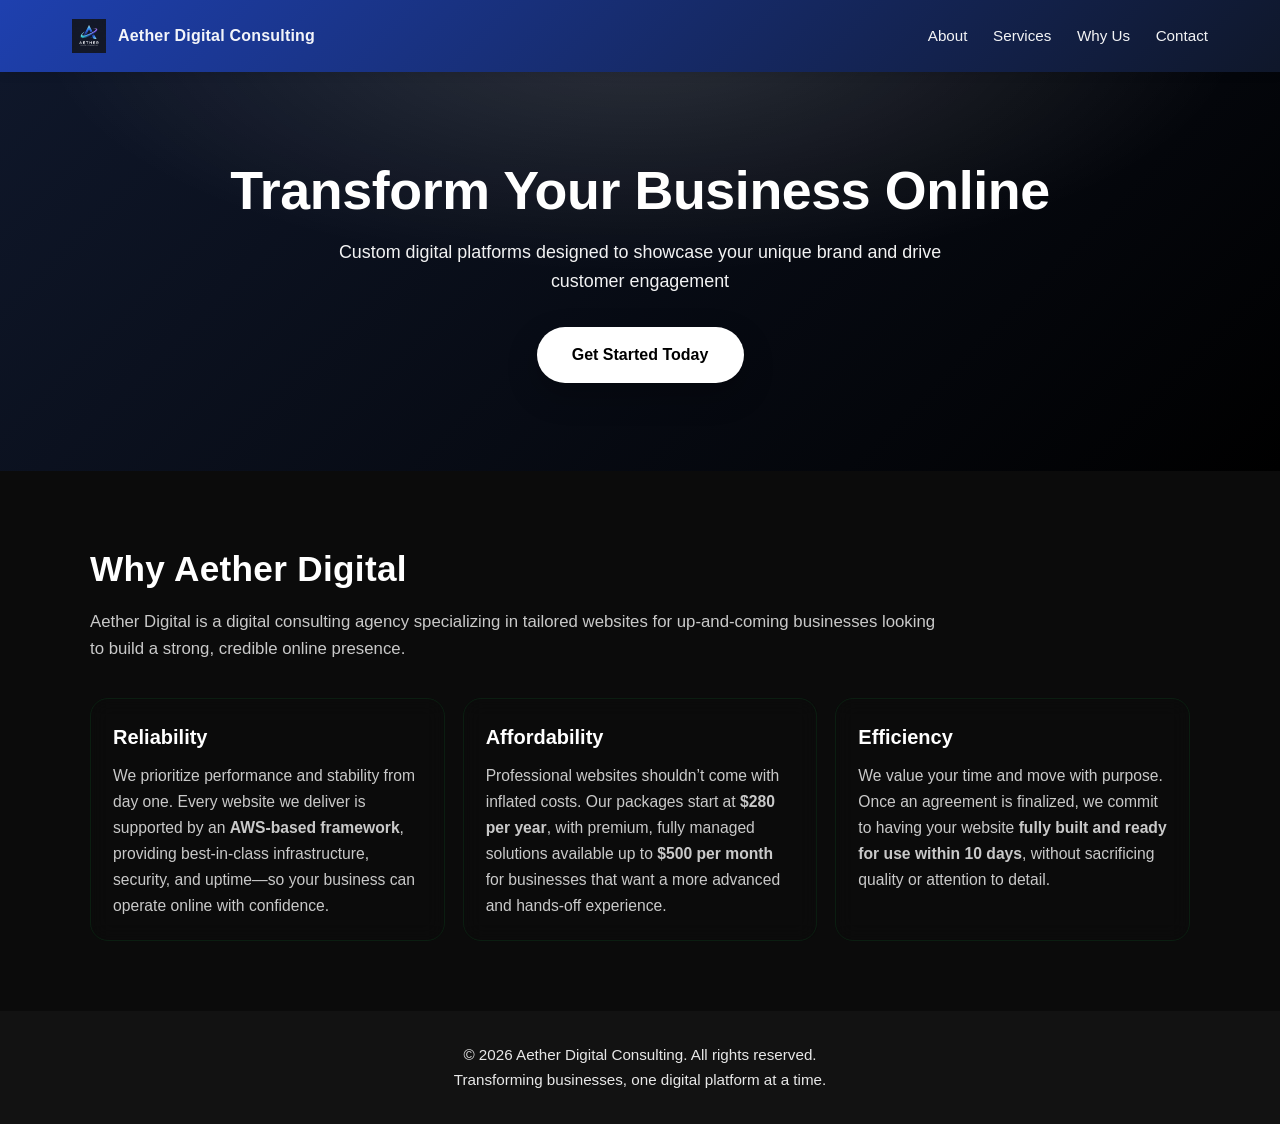
==== commit 7ee57d91: "resolve merge conflict" ====
--- a/index.html
+++ b/index.html
@@ -17,12 +17,14 @@
   <meta name="description" content="Aether Digital Consulting builds modern, high-performance websites and digital platforms for growing businesses." />
 
   <meta property="og:type" content="website" />
+  <meta property="og:site_name" content="Aether Digital Consulting" />
   <meta property="og:title" content="Aether Digital Consulting" />
   <meta property="og:description" content="Modern websites & digital platforms for growing businesses. Fast turnaround, reliable hosting, and clean design." />
   <meta property="og:url" content="https://aetherdc.com/" />
   <meta property="og:image" content="https://aetherdc.com/og-image.png" />
   <meta property="og:image:width" content="1200" />
   <meta property="og:image:height" content="630" />
+  <meta property="og:image:alt" content="Aether Digital Consulting logo" />
 
   <meta name="twitter:card" content="summary_large_image" />
   <meta name="twitter:title" content="Aether Digital Consulting" />
@@ -575,21 +577,22 @@
 
 <body>
   <!-- Navigation -->
-  <nav>
-    <div class="container">
-      <a href="#" class="logo" aria-label="Aether Digital Consulting home">
-        <img src="logo.png" alt="Aether Digital Logo" class="logo-img" />
-        <span>Aether Digital Consulting</span>
-      </a>
-
-      <ul>
-        <li><a href="#about">About</a></li>
-        <li><a href="#services">Services</a></li>
-        <li><a href="#why">Why Us</a></li>
-        <li><a href="#contact">Contact</a></li>
-      </ul>
-    </div>
-  </nav>
+<nav>
+  <div class="container">
+    <a href="index.html" class="logo">
+      <img src="logo.png" alt="Aether Digital Logo" class="logo-img" />
+      <span>Aether Digital Consulting</span>
+    </a>
+
+    <ul>
+      <li><a href="about.html">About</a></li>
+      <li><a href="services.html">Services</a></li>
+      <li><a href="portfolio.html">Why Us</a></li>
+      <li><a href="contact.html">Contact</a></li>
+    </ul>
+  </div>
+</nav>
+
 
   <!-- Hero Section -->
   <section class="hero">
@@ -601,9 +604,117 @@
   </section>
 
   <!-- About Section -->
-  <section class="aether-section" id="about">
-    <div class="aether-container">
-      <h2 class="aether-title">Why Aether Digital</h2>
+  <style>
+  .aether-section {
+    padding: 70px 20px;
+    background: #0b0b0b;
+    color: #ffffff;
+  }
+
+  .aether-container {
+    max-width: 1100px;
+    margin: 0 auto;
+  }
+
+  .aether-title {
+    font-size: 2.2rem;
+    font-weight: 700;
+    margin-bottom: 12px;
+    letter-spacing: 0.3px;
+  }
+
+  .aether-subtitle {
+    font-size: 1.05rem;
+    line-height: 1.6;
+    color: rgba(255, 255, 255, 0.78);
+    max-width: 850px;
+    margin-bottom: 35px;
+  }
+
+  .aether-grid {
+    display: grid;
+    grid-template-columns: repeat(3, 1fr);
+    gap: 18px;
+    margin-top: 25px;
+  }
+
+  .aether-card {
+    background: rgba(10, 44, 233, 0);
+    border: 1px solid rgba(19, 208, 85, 0.1);
+    border-radius: 18px;
+    padding: 22px;
+    backdrop-filter: blur(10px);
+    transition: transform 0.2s ease, border 0.2s ease;
+  }
+
+  .aether-card:hover {
+    transform: translateY(-4px);
+    border-color: rgba(255, 255, 255, 0.18);
+  }
+
+  .aether-card h3 {
+    font-size: 1.25rem;
+    margin-bottom: 10px;
+    font-weight: 700;
+  }
+
+  .aether-card p {
+    font-size: 0.98rem;
+    line-height: 1.65;
+    color: rgba(255, 255, 255, 0.78);
+    margin: 0;
+  }
+
+  .aether-cta {
+    margin-top: 35px;
+    display: flex;
+    align-items: center;
+    justify-content: space-between;
+    gap: 15px;
+    flex-wrap: wrap;
+    padding: 18px 20px;
+    border-radius: 18px;
+    background: rgba(255, 255, 255, 0.04);
+    border: 1px solid rgba(255, 255, 255, 0.10);
+  }
+
+  .aether-cta p {
+    margin: 0;
+    color: rgba(255, 255, 255, 0.78);
+    font-size: 0.98rem;
+  }
+
+  .aether-button {
+    display: inline-block;
+    padding: 12px 18px;
+    border-radius: 12px;
+    text-decoration: none;
+    font-weight: 700;
+    background: #ffffff;
+    color: #0b0b0b;
+    transition: transform 0.15s ease, opacity 0.15s ease;
+  }
+
+  .aether-button:hover {
+    transform: translateY(-2px);
+    opacity: 0.92;
+  }
+
+  /* Mobile responsive */
+  @media (max-width: 900px) {
+    .aether-grid {
+      grid-template-columns: 1fr;
+    }
+
+    .aether-title {
+      font-size: 1.8rem;
+    }
+  }
+</style>
+
+<section class="aether-section" id="about">
+  <div class="aether-container">
+    <h2 class="aether-title">Why Aether Digital</h2>
 
       <p class="aether-subtitle">
         Aether Digital is a digital consulting agency specializing in tailored websites for up-and-coming businesses looking
@@ -641,149 +752,14 @@
     </div>
   </section>
 
-  <!-- Mission -->
-  <section class="mission-vision">
-    <div class="container">
-      <h2 class="section-title">Our Mission</h2>
-
-      <div class="cards">
-        <div class="card">
-          <h3>Our Mission</h3>
-          <p>
-            To empower food and retail businesses through custom digital solutions that strengthen customer connections,
-            streamline operations, and drive sustainable brand growth in the digital space.
-          </p>
-        </div>
-      </div>
-    </div>
-  </section>
-
-  <!-- Services Section -->
-  <section class="services" id="services">
-    <div class="container">
-      <h2 class="section-title">What We Offer</h2>
-      <div class="service-grid">
-        <div class="service-item">
-          <div class="service-icon">🎨</div>
-          <h3>Custom Website Design</h3>
-          <p>Beautiful, brand-aligned websites that showcase your menu, story, and atmosphere while driving customer action.</p>
-        </div>
-        <div class="service-item">
-          <div class="service-icon">📱</div>
-          <h3>Mobile Optimization</h3>
-          <p>Fully responsive designs that work flawlessly on all devices, ensuring customers can find you anytime, anywhere.</p>
-        </div>
-        <div class="service-item">
-          <div class="service-icon">🛒</div>
-          <h3>E-Commerce Integration</h3>
-          <p>Online ordering, reservation systems, and payment processing tailored to your specific business model.</p>
-        </div>
-        <div class="service-item">
-          <div class="service-icon">📊</div>
-          <h3>Analytics &amp; Insights</h3>
-          <p>Data-driven dashboards that help you understand customer behavior and make informed business decisions.</p>
-        </div>
-        <div class="service-item">
-          <div class="service-icon">🔍</div>
-          <h3>Search Engine Optimization</h3>
-          <p>Local search strategies designed to get your business found by hungry customers in your area.</p>
-        </div>
-        <div class="service-item">
-          <div class="service-icon">🚀</div>
-          <h3>Digital Strategy</h3>
-          <p>Comprehensive consulting to help you maximize your online presence and achieve your business goals.</p>
-        </div>
-      </div>
-    </div>
-  </section>
-
-  <!-- Why Choose Us -->
-  <section class="why-us" id="why">
-    <div class="container">
-      <h2 class="section-title">Why Choose Aether Digital?</h2>
-      <div class="features-list">
-        <div class="feature">
-          <div class="feature-icon">✓</div>
-          <div>
-            <h4>Specialized Expertise</h4>
-            <p>We specialize exclusively in restaurants and retail, understanding your unique challenges and opportunities.</p>
-          </div>
-        </div>
-        <div class="feature">
-          <div class="feature-icon">✓</div>
-          <div>
-            <h4>100% Customization</h4>
-            <p>No templates. Every solution is built from scratch to match your brand, vision, and business model.</p>
-          </div>
-        </div>
-        <div class="feature">
-          <div class="feature-icon">✓</div>
-          <div>
-            <h4>Collaborative Approach</h4>
-            <p>We work as an extension of your team, keeping you involved at every step of the process.</p>
-          </div>
-        </div>
-        <div class="feature">
-          <div class="feature-icon">✓</div>
-          <div>
-            <h4>Scalable Solutions</h4>
-            <p>Start small and grow with us. Our platforms grow with your business, no expensive rebuilds needed.</p>
-          </div>
-        </div>
-        <div class="feature">
-          <div class="feature-icon">✓</div>
-          <div>
-            <h4>Ongoing Support</h4>
-            <p>Beyond launch, we're here with training, updates, and strategic guidance to keep you ahead.</p>
-          </div>
-        </div>
-        <div class="feature">
-          <div class="feature-icon">✓</div>
-          <div>
-            <h4>Proven Results</h4>
-            <p>We focus on measurable outcomes—more customers, higher conversion rates, better revenue.</p>
-          </div>
-        </div>
-      </div>
-    </div>
-  </section>
-
-  <!-- CTA / Contact Section -->
-  <section class="cta-section" id="contact">
-    <div class="container">
-      <h2>Ready to Transform Your Digital Presence?</h2>
-      <p>Tell us what you’re looking for and we’ll get back to you as soon as possible.</p>
-
-      <form class="contact-form" action="https://formspree.io/f/mrekerrz" method="POST">
-        <!-- Redirect back to your website after submit -->
-        <input type="hidden" name="_redirect" value="https://aetherdc.com/" />
-
-        <div class="contact-grid">
-          <div class="field">
-            <label for="name">Full Name</label>
-            <input id="name" name="name" type="text" placeholder="Your name" required />
-          </div>
-
-          <div class="field">
-            <label for="phone">Phone Number</label>
-            <input id="phone" name="phone" type="tel" placeholder="(832) 434-8099" />
-          </div>
-
-          <div class="field">
-            <label for="email">Email</label>
-            <input id="email" name="email" type="email" placeholder="you@example.com" required />
-          </div>
-
-          <div class="field field-full">
-            <label for="message">What are you looking for?</label>
-            <textarea id="message" name="message" rows="5" placeholder="Tell us about your business and what you need..." required></textarea>
-          </div>
-        </div>
-
-        <button type="submit" class="cta-button-light">Send Message</button>
-      </form>
-    </div>
-  </section>
+
+ 
+
+  
+
+ 
+
+ 
 
   <!-- Footer -->
   <footer>
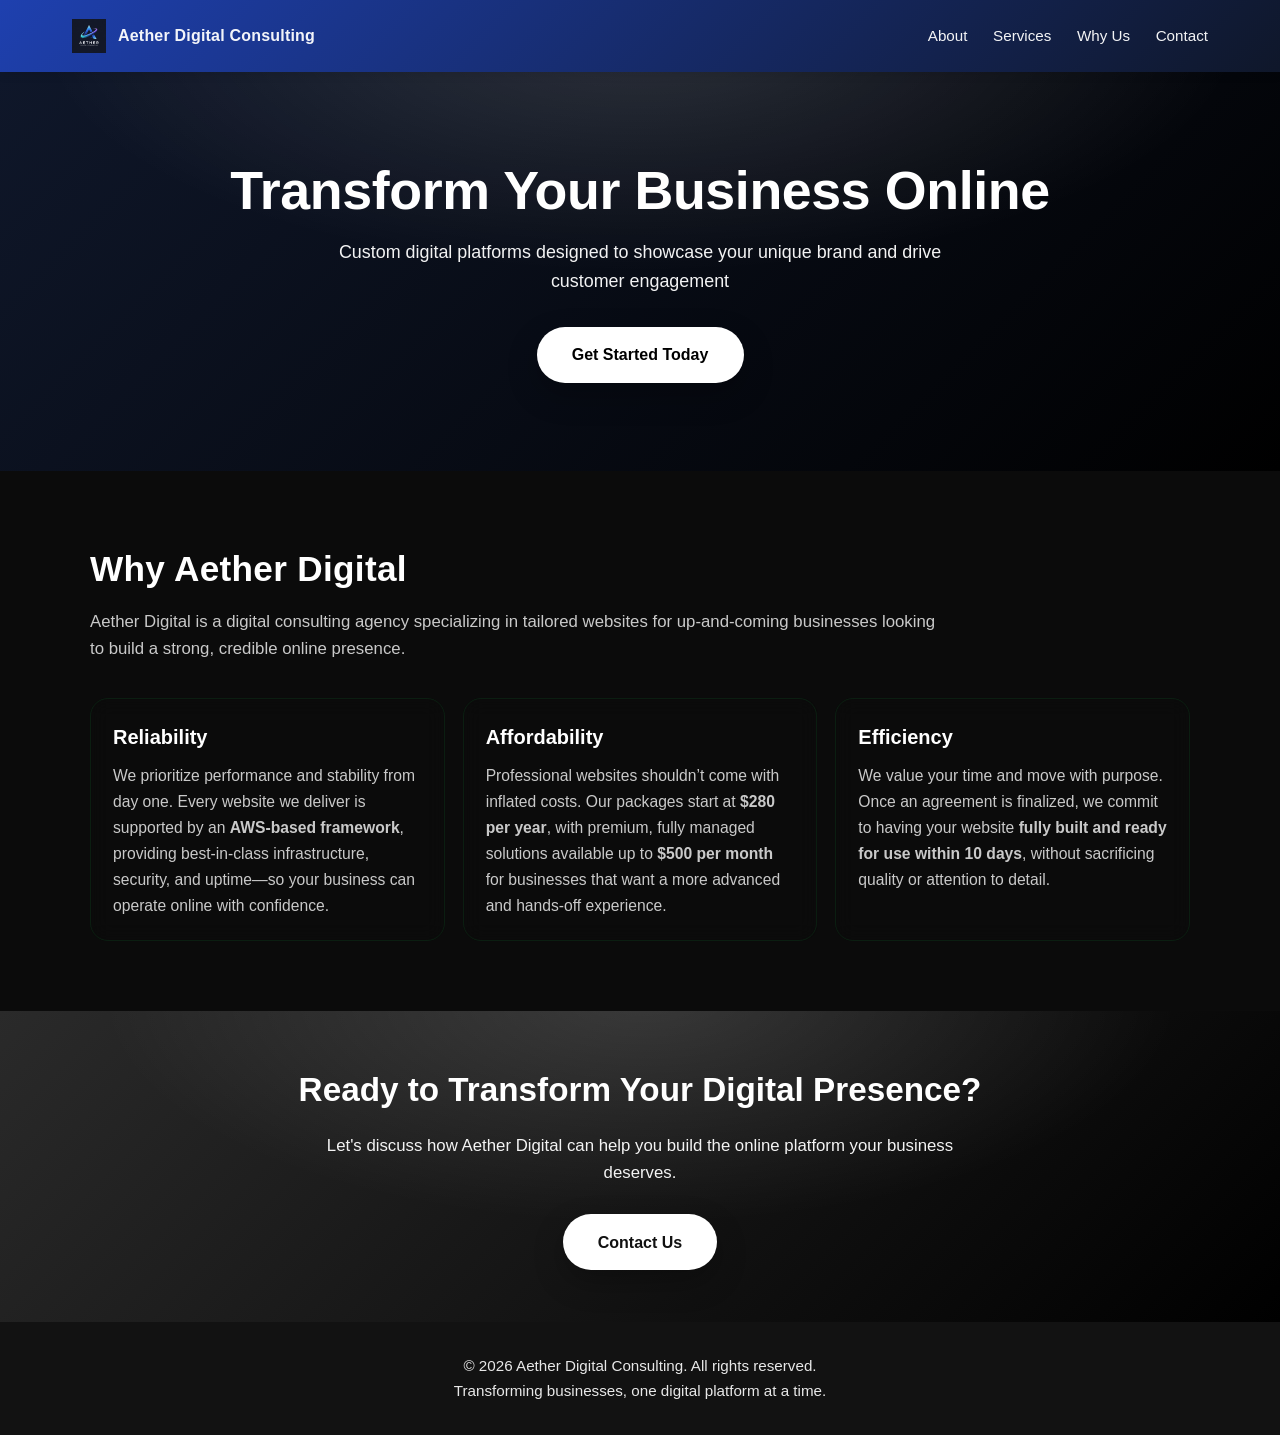
==== commit 244542fb: "Final Framework for Aether Digital" ====
--- a/index.html
+++ b/index.html
@@ -754,13 +754,15 @@
 
 
  
-
-  
-
+<!-- CTA Section -->
+  <section class="cta-section" id="contact">
+    <div class="container">
+      <h2>Ready to Transform Your Digital Presence?</h2>
+      <p>Let's discuss how Aether Digital can help you build the online platform your business deserves.</p>
+      <a href="tel:+18324348099" class="cta-button-light">Contact Us</a>
+    </div>
+  </section>
  
-
- 
-
   <!-- Footer -->
   <footer>
     <div class="container">
@@ -769,4 +771,8 @@
     </div>
   </footer>
 </body>
-</html>+</html>
+ 
+  
+
+ 
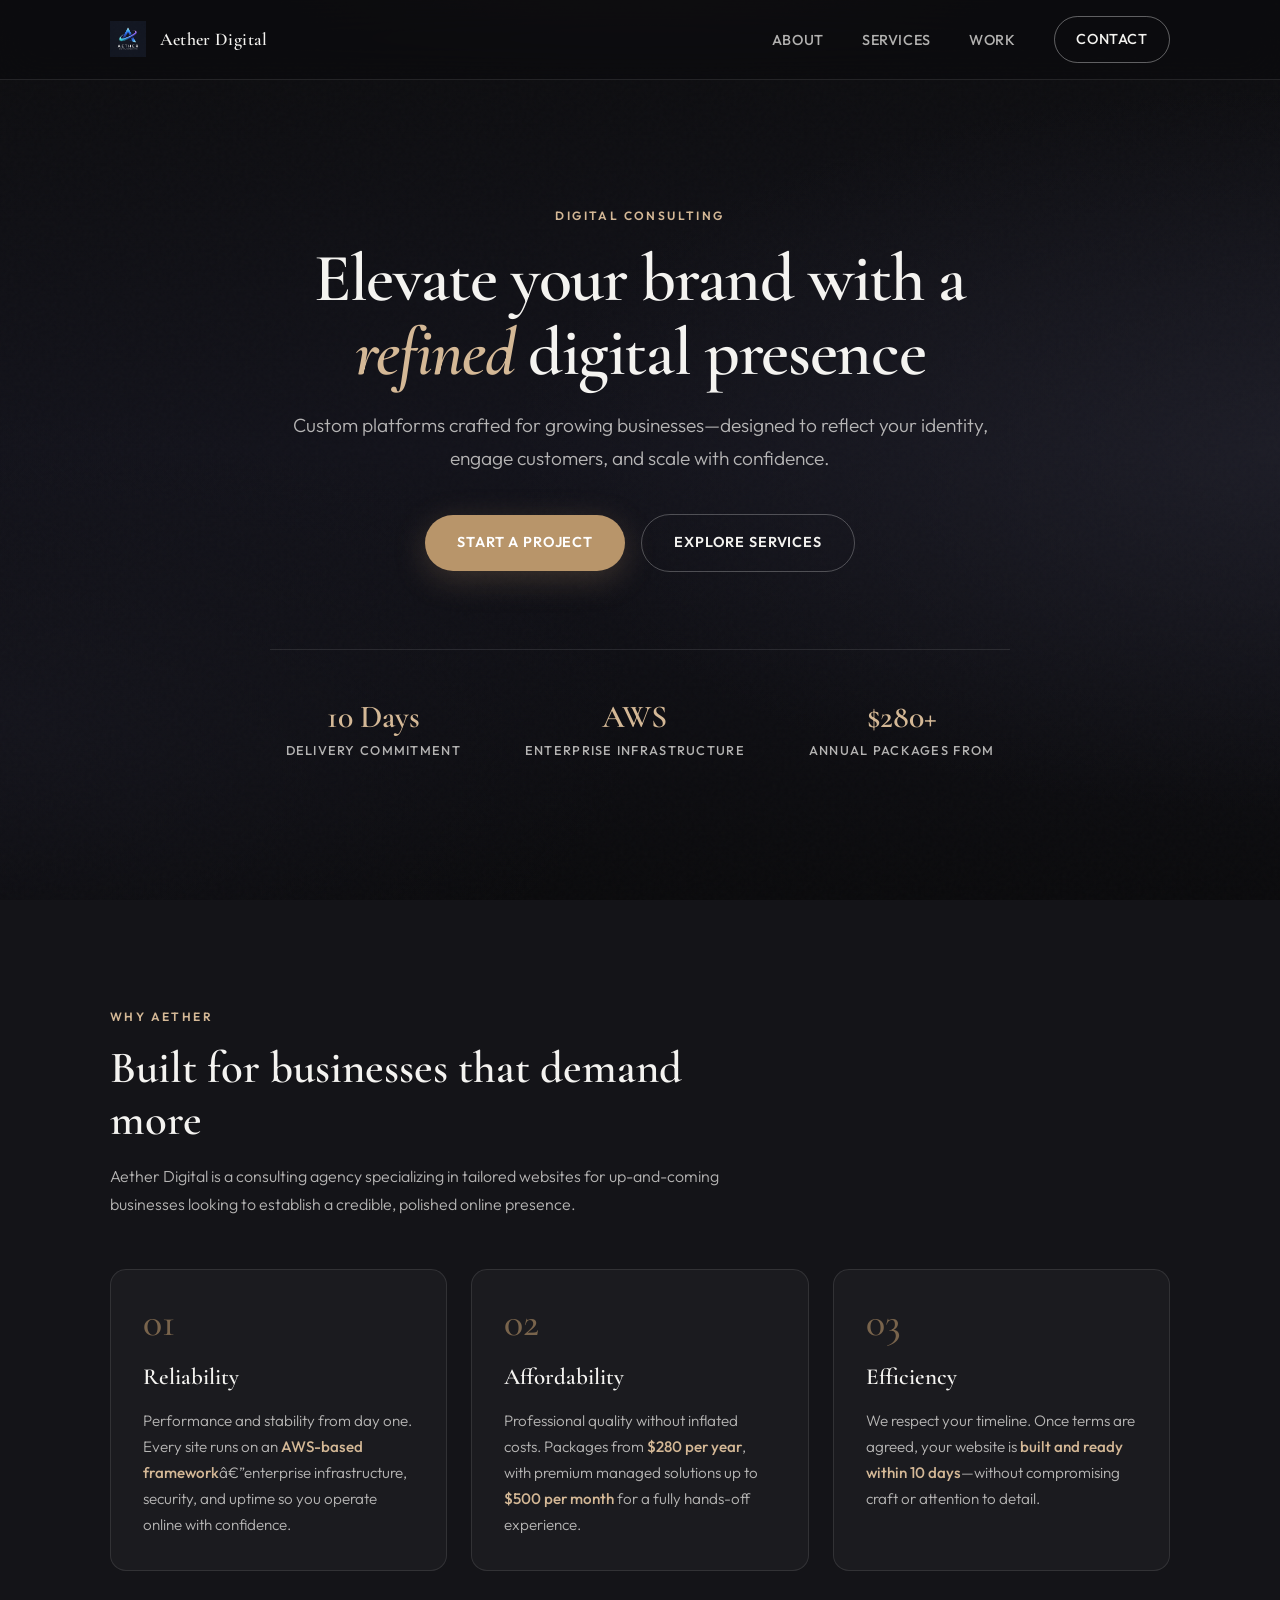
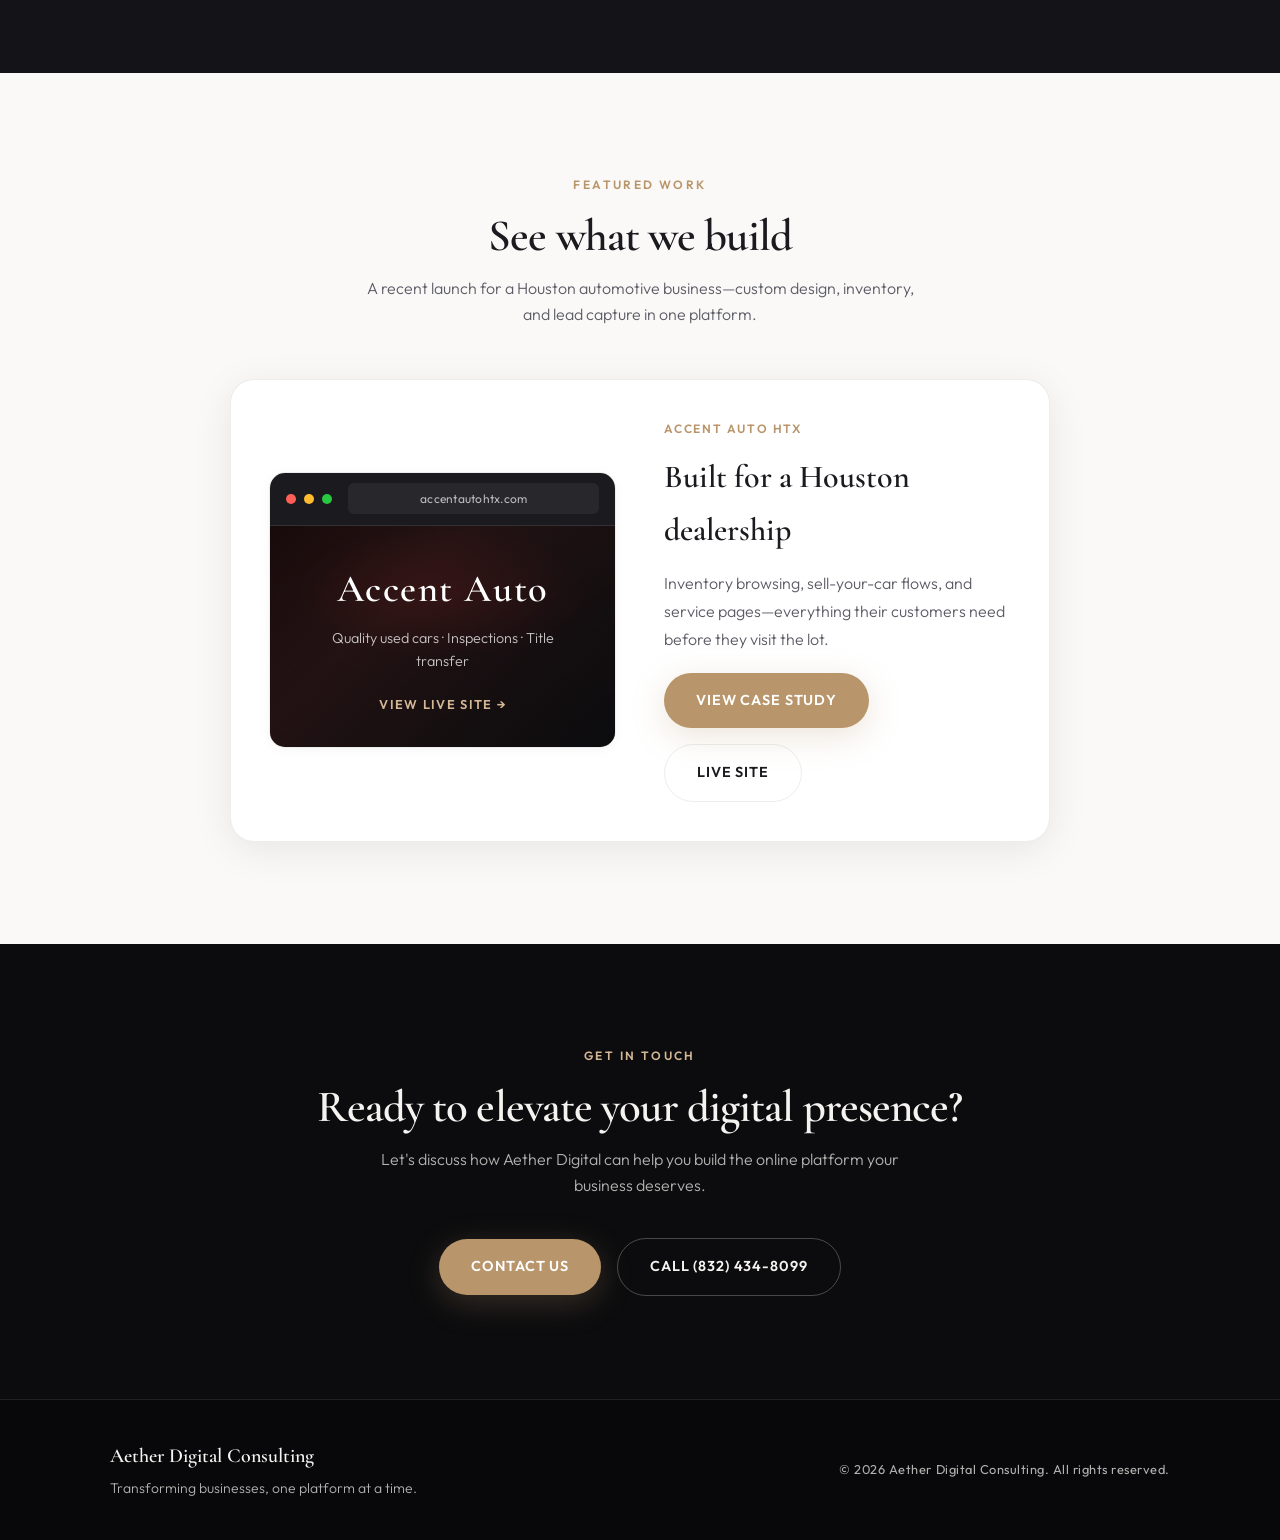
==== commit 619add3a: "Unify site design and showcase Accent Auto HTX portfolio work. Add shared styles and nav script, ali" ====
--- a/index.html
+++ b/index.html
@@ -6,14 +6,6 @@
 
   <title>Aether Digital Consulting - Custom Online Platforms for Businesses</title>
 
-  <!-- =========================
-       iMessage / Social Preview (Open Graph)
-       IMPORTANT:
-       - Upload og-image.png to your site root so this URL works:
-         https://aetherdc.com/og-image.png
-       - Upload logo.png to your site root so this URL works:
-         https://aetherdc.com/logo.png
-  ========================== -->
   <meta name="description" content="Aether Digital Consulting builds modern, high-performance websites and digital platforms for growing businesses." />
 
   <meta property="og:type" content="website" />
@@ -34,745 +26,153 @@
   <link rel="icon" href="https://aetherdc.com/logo.png" />
   <link rel="apple-touch-icon" href="https://aetherdc.com/logo.png" />
 
-  <style>
-    /* =========================
-       Base + Design Tokens
-    ========================== */
-    :root{
-      --bg: #ffffff;
-      --text: #111;
-      --muted: #5a5a5a;
+  <link rel="preconnect" href="https://fonts.googleapis.com" />
+  <link rel="preconnect" href="https://fonts.gstatic.com" crossorigin />
+  <link href="https://fonts.googleapis.com/css2?family=Cormorant+Garamond:ital,wght@0,400;0,500;0,600;0,700;1,400&family=Outfit:wght@300;400;500;600;700&display=swap" rel="stylesheet" />
+  <link rel="stylesheet" href="styles.css" />
 
-      --surface: #ffffff;
-      --surface-2: #f6f7f8;
-
-      --brand-1: #0f172a;  /* deep navy */
-      --brand-2: #1e40af;  /* professional blue */
-
-      --radius: 14px;
-      --shadow: 0 10px 30px rgba(0,0,0,0.08);
-
-      /* Fluid typography + spacing (scales nicely phone -> TV) */
-      --h1: clamp(2rem, 4.2vw, 3.6rem);
-      --h2: clamp(1.6rem, 2.6vw, 2.6rem);
-      --h3: clamp(1.2rem, 1.6vw, 1.8rem);
-      --p: clamp(1rem, 1.1vw, 1.15rem);
-
-      --section-pad: clamp(3.25rem, 5vw, 5.5rem);
-      --gutter: clamp(1rem, 3vw, 2rem);
-      --container: 1200px;
-
-      --nav-h: 72px;
-    }
-
-    * { margin: 0; padding: 0; box-sizing: border-box; }
-    html { scroll-behavior: smooth; }
-    body {
-      font-family: 'Segoe UI', Tahoma, Geneva, Verdana, sans-serif;
-      line-height: 1.6;
-      color: #333;
-      background: var(--bg);
-      text-rendering: optimizeLegibility;
-      -webkit-font-smoothing: antialiased;
-      overflow-x: hidden;
-    }
-
-    /* Accessible focus ring */
-    a:focus-visible, button:focus-visible {
-      outline: 3px solid rgba(255,255,255,0.55);
-      outline-offset: 3px;
-      border-radius: 10px;
-    }
-
-    /* =========================
-       Layout Helpers
-    ========================== */
-    .container{
-      max-width: var(--container);
-      margin: 0 auto;
-      padding: 0 var(--gutter);
-    }
-
-    section{
-      padding: var(--section-pad) 0;
-    }
-
-    /* =========================
-       Navigation
-    ========================== */
-    nav{
-      background: linear-gradient(135deg, var(--brand-2) 0%, var(--brand-1) 100%);
-      position: sticky;
-      top: 0;
-      z-index: 1000;
-      box-shadow: 0 2px 10px rgba(0,0,0,0.1);
-      height: var(--nav-h);
-      display: flex;
-      align-items: center;
-      backdrop-filter: blur(6px);
-    }
-
-    nav .container{
-      width: 100%;
-      display: flex;
-      align-items: center;
-      justify-content: space-between;
-      gap: 1rem;
-    }
-
-    .logo{
-      display: flex;
-      align-items: center;
-      gap: 0.75rem;
-      color: white;
-      text-decoration: none;
-      min-width: 0;
-    }
-
-    .logo-img{
-      height: 34px;
-      width: auto;
-      display: block;
-      flex: 0 0 auto;
-    }
-
-    .logo span{
-      font-size: clamp(1rem, 1.2vw, 1.25rem);
-      font-weight: 700;
-      letter-spacing: 0.2px;
-      white-space: nowrap;
-      overflow: hidden;
-      text-overflow: ellipsis;
-      max-width: 56vw;
-    }
-
-    nav ul{
-      list-style: none;
-      display: flex;
-      align-items: center;
-      gap: clamp(0.8rem, 2vw, 2rem);
-    }
-
-    nav a{
-      color: white;
-      text-decoration: none;
-      opacity: 0.95;
-      transition: opacity 0.2s ease, transform 0.2s ease;
-      font-size: clamp(0.95rem, 1vw, 1.05rem);
-      white-space: nowrap;
-    }
-
-    nav a:hover{
-      opacity: 0.8;
-      transform: translateY(-1px);
-    }
-
-    /* =========================
-       Hero
-    ========================== */
-    .hero{
-      padding: calc(var(--section-pad) + 1.5rem) 0;
-      color: white;
-      text-align: center;
-      background:
-        radial-gradient(1000px 400px at 50% -10%, rgba(255,255,255,0.14), transparent 60%),
-        linear-gradient(135deg, var(--brand-1) 0%, #000 100%);
-    }
-
-    .hero h1{
-      font-size: var(--h1);
-      line-height: 1.15;
-      margin-bottom: 1rem;
-      letter-spacing: -0.4px;
-    }
-
-    .hero p{
-      font-size: clamp(1.05rem, 1.4vw, 1.35rem);
-      margin: 0 auto 2rem;
-      max-width: 68ch;
-      opacity: 0.95;
-    }
-
-    .cta-button{
-      display: inline-block;
-      background: white;
-      color: black;
-      padding: 0.95rem 2.2rem;
-      border-radius: 999px;
-      text-decoration: none;
-      font-weight: 700;
-      transition: transform 0.2s ease, box-shadow 0.2s ease;
-      font-size: clamp(1rem, 1.1vw, 1.1rem);
-      box-shadow: 0 12px 30px rgba(0,0,0,0.25);
-    }
-    .cta-button:hover{
-      transform: translateY(-3px);
-    }
-
-    /* =========================
-       Section Titles
-    ========================== */
-    .section-title{
-      text-align: center;
-      font-size: var(--h2);
-      margin-bottom: clamp(2rem, 3vw, 3rem);
-      color: #060107;
-      padding: 0 var(--gutter);
-    }
-
-    /* =========================
-       Your custom "Why Aether" Section
-    ========================== */
-    .aether-section {
-      padding: 70px 20px;
-      background: #0b0b0b;
-      color: #ffffff;
-    }
-
-    .aether-container {
-      max-width: 1100px;
-      margin: 0 auto;
-    }
-
-    .aether-title {
-      font-size: 2.2rem;
-      font-weight: 700;
-      margin-bottom: 12px;
-      letter-spacing: 0.3px;
-    }
-
-    .aether-subtitle {
-      font-size: 1.05rem;
-      line-height: 1.6;
-      color: rgba(255, 255, 255, 0.78);
-      max-width: 850px;
-      margin-bottom: 35px;
-    }
-
-    .aether-grid {
-      display: grid;
-      grid-template-columns: repeat(3, 1fr);
-      gap: 18px;
-      margin-top: 25px;
-    }
-
-    .aether-card {
-      background: rgba(255, 255, 255, 0.06);
-      border: 1px solid rgba(255, 255, 255, 0.10);
-      border-radius: 18px;
-      padding: 22px;
-      backdrop-filter: blur(10px);
-      transition: transform 0.2s ease, border 0.2s ease;
-    }
-
-    .aether-card:hover {
-      transform: translateY(-4px);
-      border-color: rgba(255, 255, 255, 0.18);
-    }
-
-    .aether-card h3 {
-      font-size: 1.25rem;
-      margin-bottom: 10px;
-      font-weight: 700;
-    }
-
-    .aether-card p {
-      font-size: 0.98rem;
-      line-height: 1.65;
-      color: rgba(255, 255, 255, 0.78);
-      margin: 0;
-    }
-
-    /* Mobile responsive */
-    @media (max-width: 900px) {
-      .aether-grid { grid-template-columns: 1fr; }
-      .aether-title { font-size: 1.8rem; }
-    }
-
-    /* =========================
-       Mission (FULL-WIDTH single card)
-    ========================== */
-    .mission-vision .cards{
-      display: grid;
-      grid-template-columns: 1fr;
-      gap: clamp(1.25rem, 2.5vw, 2rem);
-    }
-
-    .card{
-      background: var(--surface);
-      padding: clamp(1.5rem, 2.4vw, 2.5rem);
-      border-radius: var(--radius);
-      box-shadow: var(--shadow);
-      transition: transform 0.2s ease;
-      min-height: 100%;
-      width: 100%;
-    }
-
-    .card:hover{
-      transform: translateY(-6px);
-    }
-
-    .card h3{
-      color: #222;
-      font-size: var(--h3);
-      margin-bottom: 0.75rem;
-    }
-
-    .card p{
-      color: var(--muted);
-      font-size: var(--p);
-      line-height: 1.75;
-    }
-
-    /* =========================
-       Services
-    ========================== */
-    .services{
-      background: var(--surface-2);
-    }
-
-    .service-grid{
-      display: grid;
-      grid-template-columns: repeat(3, minmax(0, 1fr));
-      gap: clamp(1rem, 2.5vw, 2rem);
-    }
-
-    .service-item{
-      background: var(--surface);
-      padding: clamp(1.25rem, 2vw, 2rem);
-      border-radius: var(--radius);
-      text-align: center;
-      box-shadow: 0 8px 22px rgba(0,0,0,0.07);
-      transition: transform 0.2s ease, box-shadow 0.2s ease;
-      border: 1px solid rgba(0,0,0,0.06);
-    }
-
-    .service-item:hover{
-      transform: translateY(-6px);
-      box-shadow: 0 14px 35px rgba(0,0,0,0.10);
-    }
-
-    .service-icon{
-      font-size: clamp(2.25rem, 2.8vw, 3rem);
-      margin-bottom: 0.75rem;
-    }
-
-    .service-item h3{
-      color: #222;
-      margin-bottom: 0.6rem;
-      font-size: clamp(1.1rem, 1.2vw, 1.35rem);
-    }
-
-    .service-item p{
-      color: var(--muted);
-      line-height: 1.7;
-      font-size: var(--p);
-    }
-
-    /* =========================
-       Why Choose Us
-    ========================== */
-    .features-list{
-      display: grid;
-      grid-template-columns: repeat(2, minmax(0, 1fr));
-      gap: clamp(1rem, 2.5vw, 2rem);
-    }
-
-    .feature{
-      display: flex;
-      gap: 1rem;
-      align-items: flex-start;
-      padding: 1rem;
-      border-radius: var(--radius);
-      background: #fff;
-      box-shadow: 0 6px 18px rgba(0,0,0,0.06);
-      border: 1px solid rgba(0,0,0,0.05);
-    }
-
-    .feature-icon{
-      color: #111;
-      font-weight: 800;
-      font-size: 1.2rem;
-      flex: 0 0 auto;
-      margin-top: 0.15rem;
-    }
-
-    .feature h4{
-      color: #222;
-      margin-bottom: 0.35rem;
-      font-size: clamp(1.05rem, 1.1vw, 1.15rem);
-    }
-
-    .feature p{
-      color: var(--muted);
-      line-height: 1.65;
-      font-size: var(--p);
-    }
-
-    /* =========================
-       Contact Form (CTA)
-    ========================== */
-    .contact-form{
-      margin-top: 1.5rem;
-      max-width: 820px;
-      margin-left: auto;
-      margin-right: auto;
-      text-align: left;
-    }
-
-    .contact-grid{
-      display: grid;
-      grid-template-columns: 1fr 1fr;
-      gap: 1rem;
-      margin-bottom: 1.25rem;
-    }
-
-    .field{
-      display: flex;
-      flex-direction: column;
-      gap: 0.4rem;
-    }
-
-    .field-full{
-      grid-column: 1 / -1;
-    }
-
-    .field label{
-      font-weight: 700;
-      font-size: 0.95rem;
-      color: rgba(255,255,255,0.9);
-    }
-
-    .field input,
-    .field textarea{
-      width: 100%;
-      padding: 0.9rem 1rem;
-      border-radius: 12px;
-      border: 1px solid rgba(255,255,255,0.18);
-      background: rgba(255,255,255,0.08);
-      color: white;
-      outline: none;
-    }
-
-    .field input::placeholder,
-    .field textarea::placeholder{
-      color: rgba(255,255,255,0.55);
-    }
-
-    .field input:focus,
-    .field textarea:focus{
-      border-color: rgba(255,255,255,0.45);
-      box-shadow: 0 0 0 3px rgba(255,255,255,0.15);
-    }
-
-    /* Make form single-column on mobile */
-    @media (max-width: 768px){
-      .contact-grid{
-        grid-template-columns: 1fr;
-      }
-    }
-
-    .cta-section{
-      color: white;
-      text-align: center;
-      padding: calc(var(--section-pad) - 0.75rem) 0;
-      background:
-        radial-gradient(900px 380px at 50% -5%, rgba(255,255,255,0.14), transparent 60%),
-        linear-gradient(135deg, #2a2a2a 0%, #000 100%);
-    }
-
-    .cta-section h2{
-      font-size: var(--h2);
-      margin-bottom: 1rem;
-    }
-
-    .cta-section p{
-      font-size: clamp(1.05rem, 1.2vw, 1.25rem);
-      margin: 0 auto 1.75rem;
-      max-width: 70ch;
-      opacity: 0.95;
-    }
-
-    .cta-button-light{
-      display: inline-block;
-      background: white;
-      color: #111;
-      padding: 0.95rem 2.2rem;
-      border-radius: 999px;
-      text-decoration: none;
-      font-weight: 800;
-      transition: transform 0.2s ease, box-shadow 0.2s ease;
-      font-size: clamp(1rem, 1.1vw, 1.1rem);
-      box-shadow: 0 12px 30px rgba(0,0,0,0.25);
-      border: none;
-      cursor: pointer;
-    }
-
-    .cta-button-light:hover{
-      transform: translateY(-3px);
-    }
-
-    /* =========================
-       Footer
-    ========================== */
-    footer{
-      background: #121212;
-      color: white;
-      padding: 2rem 0;
-      text-align: center;
-    }
-
-    footer p{
-      opacity: 0.9;
-      font-size: clamp(0.95rem, 1vw, 1.05rem);
-    }
-
-    /* =========================
-       Responsive Breakpoints
-    ========================== */
-    @media (max-width: 980px){
-      .service-grid{
-        grid-template-columns: repeat(2, minmax(0, 1fr));
-      }
-    }
-
-    @media (max-width: 768px){
-      nav { height: auto; padding: 0.75rem 0; }
-      nav .container{
-        flex-direction: column;
-        align-items: flex-start;
-        gap: 0.75rem;
-      }
-
-      nav ul{
-        width: 100%;
-        flex-wrap: wrap;
-        gap: 0.75rem 1.25rem;
-      }
-
-      .hero{
-        padding: calc(var(--section-pad) + 1rem) 0;
-      }
-
-      .service-grid{
-        grid-template-columns: 1fr;
-      }
-      .features-list{
-        grid-template-columns: 1fr;
-      }
-    }
-
-    /* Very large screens (TV / ultra-wide) */
-    @media (min-width: 1600px){
-      :root{ --container: 1400px; }
-    }
-
-    /* Reduced motion accessibility */
-    @media (prefers-reduced-motion: reduce){
-      * { scroll-behavior: auto !important; }
-      .card, .service-item, .cta-button, .cta-button-light, nav a { transition: none !important; }
-    }
-  </style>
 </head>
 
 <body>
-  <!-- Navigation -->
-<nav>
-  <div class="container">
-    <a href="index.html" class="logo">
-      <img src="logo.png" alt="Aether Digital Logo" class="logo-img" />
-      <span>Aether Digital Consulting</span>
-    </a>
+  <nav id="nav">
+    <div class="container">
+      <a href="index.html" class="logo" aria-label="Aether Digital Consulting home">
+        <img src="logo.png" alt="" class="logo-img" width="36" height="36" />
+        <span class="logo-text">Aether Digital</span>
+      </a>
 
-    <ul>
-      <li><a href="about.html">About</a></li>
-      <li><a href="services.html">Services</a></li>
-      <li><a href="portfolio.html">Why Us</a></li>
-      <li><a href="contact.html">Contact</a></li>
-    </ul>
-  </div>
-</nav>
+      <button class="nav-toggle" type="button" aria-label="Toggle menu" aria-expanded="false" aria-controls="nav-menu">
+        <span></span><span></span><span></span>
+      </button>
 
-
-  <!-- Hero Section -->
+      <ul class="nav-links" id="nav-menu">
+        <li><a href="about.html">About</a></li>
+        <li><a href="services.html">Services</a></li>
+        <li><a href="portfolio.html">Work</a></li>
+        <li><a href="contact.html" class="nav-cta">Contact</a></li>
+      </ul>
+    </div>
+  </nav>
   <section class="hero">
-    <div class="container">
-      <h1>Transform Your Business Online</h1>
-      <p>Custom digital platforms designed to showcase your unique brand and drive customer engagement</p>
-      <a href="#contact" class="cta-button">Get Started Today</a>
-    </div>
-  </section>
-
-  <!-- About Section -->
-  <style>
-  .aether-section {
-    padding: 70px 20px;
-    background: #0b0b0b;
-    color: #ffffff;
-  }
-
-  .aether-container {
-    max-width: 1100px;
-    margin: 0 auto;
-  }
-
-  .aether-title {
-    font-size: 2.2rem;
-    font-weight: 700;
-    margin-bottom: 12px;
-    letter-spacing: 0.3px;
-  }
-
-  .aether-subtitle {
-    font-size: 1.05rem;
-    line-height: 1.6;
-    color: rgba(255, 255, 255, 0.78);
-    max-width: 850px;
-    margin-bottom: 35px;
-  }
-
-  .aether-grid {
-    display: grid;
-    grid-template-columns: repeat(3, 1fr);
-    gap: 18px;
-    margin-top: 25px;
-  }
-
-  .aether-card {
-    background: rgba(10, 44, 233, 0);
-    border: 1px solid rgba(19, 208, 85, 0.1);
-    border-radius: 18px;
-    padding: 22px;
-    backdrop-filter: blur(10px);
-    transition: transform 0.2s ease, border 0.2s ease;
-  }
-
-  .aether-card:hover {
-    transform: translateY(-4px);
-    border-color: rgba(255, 255, 255, 0.18);
-  }
-
-  .aether-card h3 {
-    font-size: 1.25rem;
-    margin-bottom: 10px;
-    font-weight: 700;
-  }
-
-  .aether-card p {
-    font-size: 0.98rem;
-    line-height: 1.65;
-    color: rgba(255, 255, 255, 0.78);
-    margin: 0;
-  }
-
-  .aether-cta {
-    margin-top: 35px;
-    display: flex;
-    align-items: center;
-    justify-content: space-between;
-    gap: 15px;
-    flex-wrap: wrap;
-    padding: 18px 20px;
-    border-radius: 18px;
-    background: rgba(255, 255, 255, 0.04);
-    border: 1px solid rgba(255, 255, 255, 0.10);
-  }
-
-  .aether-cta p {
-    margin: 0;
-    color: rgba(255, 255, 255, 0.78);
-    font-size: 0.98rem;
-  }
-
-  .aether-button {
-    display: inline-block;
-    padding: 12px 18px;
-    border-radius: 12px;
-    text-decoration: none;
-    font-weight: 700;
-    background: #ffffff;
-    color: #0b0b0b;
-    transition: transform 0.15s ease, opacity 0.15s ease;
-  }
-
-  .aether-button:hover {
-    transform: translateY(-2px);
-    opacity: 0.92;
-  }
-
-  /* Mobile responsive */
-  @media (max-width: 900px) {
-    .aether-grid {
-      grid-template-columns: 1fr;
-    }
-
-    .aether-title {
-      font-size: 1.8rem;
-    }
-  }
-</style>
-
-<section class="aether-section" id="about">
-  <div class="aether-container">
-    <h2 class="aether-title">Why Aether Digital</h2>
-
-      <p class="aether-subtitle">
-        Aether Digital is a digital consulting agency specializing in tailored websites for up-and-coming businesses looking
-        to build a strong, credible online presence.
-      </p>
-
-      <div class="aether-grid">
-        <div class="aether-card">
-          <h3>Reliability</h3>
-          <p>
-            We prioritize performance and stability from day one. Every website we deliver is supported by an
-            <strong>AWS-based framework</strong>, providing best-in-class infrastructure, security, and uptime—so your
-            business can operate online with confidence.
-          </p>
+    <div class="hero-inner container">
+      <p class="eyebrow eyebrow--light">Digital Consulting</p>
+      <h1>Elevate your brand with a <em>refined</em> digital presence</h1>
+      <p class="hero-lead">Custom platforms crafted for growing businesses—designed to reflect your identity, engage customers, and scale with confidence.</p>
+      <div class="hero-actions">
+        <a href="contact.html" class="btn btn-primary">Start a Project</a>
+        <a href="services.html" class="btn btn-ghost">Explore Services</a>
+      </div>
+      <div class="hero-stats">
+        <div class="hero-stat">
+          <strong>10 Days</strong>
+          <span>Delivery commitment</span>
         </div>
-
-        <div class="aether-card">
-          <h3>Affordability</h3>
-          <p>
-            Professional websites shouldn’t come with inflated costs. Our packages start at <strong>$280 per year</strong>,
-            with premium, fully managed solutions available up to <strong>$500 per month</strong> for businesses that want a
-            more advanced and hands-off experience.
-          </p>
+        <div class="hero-stat">
+          <strong>AWS</strong>
+          <span>Enterprise infrastructure</span>
         </div>
-
-        <div class="aether-card">
-          <h3>Efficiency</h3>
-          <p>
-            We value your time and move with purpose. Once an agreement is finalized, we commit to having your website
-            <strong>fully built and ready for use within 10 days</strong>, without sacrificing quality or attention to
-            detail.
-          </p>
+        <div class="hero-stat">
+          <strong>$280+</strong>
+          <span>Annual packages from</span>
         </div>
       </div>
     </div>
   </section>
 
+  <section class="aether-section" id="about">
+    <div class="container">
+      <div class="aether-header">
+        <p class="eyebrow eyebrow--light">Why Aether</p>
+        <h2 class="aether-title">Built for businesses that demand more</h2>
+        <p class="aether-subtitle">
+          Aether Digital is a consulting agency specializing in tailored websites for up-and-coming businesses
+          looking to establish a credible, polished online presence.
+        </p>
+      </div>
+      <div class="aether-grid">
+        <article class="aether-card">
+          <div class="aether-card-num">01</div>
+          <h3>Reliability</h3>
+          <p>
+            Performance and stability from day one. Every site runs on an
+            <strong>AWS-based framework</strong>â€”enterprise infrastructure, security, and uptime so you operate online with confidence.
+          </p>
+        </article>
+        <article class="aether-card">
+          <div class="aether-card-num">02</div>
+          <h3>Affordability</h3>
+          <p>
+            Professional quality without inflated costs. Packages from <strong>$280 per year</strong>,
+            with premium managed solutions up to <strong>$500 per month</strong> for a fully hands-off experience.
+          </p>
+        </article>
+        <article class="aether-card">
+          <div class="aether-card-num">03</div>
+          <h3>Efficiency</h3>
+          <p>
+            We respect your timeline. Once terms are agreed, your website is
+            <strong>built and ready within 10 days</strong>—without compromising craft or attention to detail.
+          </p>
+        </article>
+      </div>
+    </div>
+  </section>
 
- 
-<!-- CTA Section -->
+  <section class="work-showcase">
+    <div class="container work-compact">
+      <p class="eyebrow" style="text-align:center;display:block;">Featured Work</p>
+      <h2 class="section-title section-title--center">See what we build</h2>
+      <p class="section-lead">A recent launch for a Houston automotive business—custom design, inventory, and lead capture in one platform.</p>
+
+      <article class="work-featured">
+        <a href="https://accentautohtx.com" class="work-preview-link" target="_blank" rel="noopener noreferrer">
+          <div class="work-browser-bar" aria-hidden="true">
+            <span class="work-browser-dot"></span>
+            <span class="work-browser-dot"></span>
+            <span class="work-browser-dot"></span>
+            <span class="work-browser-url">accentautohtx.com</span>
+          </div>
+          <div class="work-preview-frame">
+            <p class="work-preview-brand">Accent Auto</p>
+            <p class="work-preview-tagline">Quality used cars · Inspections · Title transfer</p>
+            <span class="work-preview-cta">View live site →</span>
+          </div>
+        </a>
+        <div class="work-content">
+          <p class="work-client">Accent Auto HTX</p>
+          <h3>Built for a Houston dealership</h3>
+          <p>Inventory browsing, sell-your-car flows, and service pages—everything their customers need before they visit the lot.</p>
+          <div class="hero-actions" style="justify-content:flex-start;margin-top:0;">
+            <a href="portfolio.html" class="btn btn-primary">View Case Study</a>
+            <a href="https://accentautohtx.com" class="btn btn-outline" target="_blank" rel="noopener noreferrer">Live Site</a>
+          </div>
+        </div>
+      </article>
+    </div>
+  </section>
+
   <section class="cta-section" id="contact">
     <div class="container">
-      <h2>Ready to Transform Your Digital Presence?</h2>
-      <p>Let's discuss how Aether Digital can help you build the online platform your business deserves.</p>
-      <a href="tel:+18324348099" class="cta-button-light">Contact Us</a>
+      <p class="eyebrow eyebrow--light" style="text-align:center;display:block;">Get in Touch</p>
+      <h2 class="section-title section-title--center">Ready to elevate your digital presence?</h2>
+      <p class="section-lead">Let's discuss how Aether Digital can help you build the online platform your business deserves.</p>
+      <div class="hero-actions" style="justify-content:center;margin-top:1.5rem;">
+        <a href="contact.html" class="btn btn-primary">Contact Us</a>
+        <a href="tel:+18324348099" class="btn btn-ghost">Call (832) 434-8099</a>
+      </div>
     </div>
   </section>
- 
-  <!-- Footer -->
+
   <footer>
     <div class="container">
-      <p>&copy; 2026 Aether Digital Consulting. All rights reserved.</p>
-      <p>Transforming businesses, one digital platform at a time.</p>
+      <div>
+        <p class="footer-brand">Aether Digital Consulting</p>
+        <p class="footer-tagline">Transforming businesses, one platform at a time.</p>
+      </div>
+      <p class="footer-copy">&copy; 2026 Aether Digital Consulting. All rights reserved.</p>
     </div>
   </footer>
+
+  <script src="nav.js"></script>
 </body>
 </html>
- 
-  
-
- 
--- a/styles.css
+++ b/styles.css
@@ -0,0 +1,1103 @@
+﻿    :root {
+      --bg: #faf9f7;
+      --bg-elevated: #ffffff;
+      --bg-dark: #0c0c0e;
+      --bg-dark-soft: #141418;
+
+      --text: #1a1a1f;
+      --text-muted: #5c5c66;
+      --text-on-dark: #f4f3f0;
+      --text-muted-on-dark: rgba(244, 243, 240, 0.72);
+
+      --accent: #b8956a;
+      --accent-light: #d4b896;
+      --accent-glow: rgba(184, 149, 106, 0.25);
+
+      --border: rgba(26, 26, 31, 0.08);
+      --border-dark: rgba(255, 255, 255, 0.1);
+
+      --font-display: "Cormorant Garamond", Georgia, serif;
+      --font-body: "Outfit", system-ui, sans-serif;
+
+      --radius-sm: 8px;
+      --radius: 16px;
+      --radius-lg: 24px;
+
+      --shadow-sm: 0 2px 12px rgba(12, 12, 14, 0.04);
+      --shadow: 0 8px 40px rgba(12, 12, 14, 0.08);
+      --shadow-lg: 0 24px 64px rgba(12, 12, 14, 0.12);
+
+      --h1: clamp(2.5rem, 5.5vw, 4.25rem);
+      --h2: clamp(2rem, 3.5vw, 3rem);
+      --h3: clamp(1.25rem, 1.8vw, 1.5rem);
+      --p: clamp(1rem, 1.05vw, 1.125rem);
+      --label: 0.75rem;
+
+      --section-pad: clamp(4rem, 8vw, 7rem);
+      --gutter: clamp(1.25rem, 4vw, 2.5rem);
+      --container: 1140px;
+      --nav-h: 80px;
+    }
+
+    *, *::before, *::after { margin: 0; padding: 0; box-sizing: border-box; }
+
+    html { scroll-behavior: smooth; }
+
+    body {
+      font-family: var(--font-body);
+      font-weight: 400;
+      line-height: 1.65;
+      color: var(--text);
+      background: var(--bg);
+      text-rendering: optimizeLegibility;
+      -webkit-font-smoothing: antialiased;
+      overflow-x: hidden;
+    }
+
+    ::selection {
+      background: var(--accent);
+      color: #fff;
+    }
+
+    a:focus-visible, button:focus-visible {
+      outline: 2px solid var(--accent);
+      outline-offset: 3px;
+    }
+
+    .container {
+      max-width: var(--container);
+      margin: 0 auto;
+      padding: 0 var(--gutter);
+    }
+
+    section { padding: var(--section-pad) 0; }
+
+    .eyebrow {
+      display: inline-block;
+      font-size: var(--label);
+      font-weight: 600;
+      letter-spacing: 0.2em;
+      text-transform: uppercase;
+      color: var(--accent);
+      margin-bottom: 1rem;
+    }
+
+    .eyebrow--light { color: var(--accent-light); }
+
+    .section-title {
+      font-family: var(--font-display);
+      font-size: var(--h2);
+      font-weight: 600;
+      line-height: 1.15;
+      letter-spacing: -0.02em;
+      color: var(--text);
+      margin-bottom: 0.75rem;
+    }
+
+    .section-title--center { text-align: center; }
+
+    .section-lead {
+      text-align: center;
+      max-width: 52ch;
+      margin: 0 auto clamp(2.5rem, 4vw, 3.5rem);
+      color: var(--text-muted);
+      font-size: var(--p);
+      font-weight: 300;
+    }
+
+  /* Navigation */
+    nav {
+      position: fixed;
+      top: 0;
+      left: 0;
+      right: 0;
+      z-index: 1000;
+      height: var(--nav-h);
+      display: flex;
+      align-items: center;
+      background: rgba(12, 12, 14, 0.72);
+      backdrop-filter: blur(20px);
+      -webkit-backdrop-filter: blur(20px);
+      border-bottom: 1px solid var(--border-dark);
+      transition: background 0.3s ease, box-shadow 0.3s ease;
+    }
+
+    nav.scrolled {
+      background: rgba(12, 12, 14, 0.92);
+      box-shadow: 0 4px 32px rgba(0, 0, 0, 0.2);
+    }
+
+    nav .container {
+      width: 100%;
+      display: flex;
+      align-items: center;
+      justify-content: space-between;
+      gap: 1.5rem;
+    }
+
+    .logo {
+      display: flex;
+      align-items: center;
+      gap: 0.85rem;
+      color: var(--text-on-dark);
+      text-decoration: none;
+      min-width: 0;
+    }
+
+    .logo-img {
+      height: 36px;
+      width: auto;
+      flex-shrink: 0;
+    }
+
+    .logo-text {
+      font-family: var(--font-display);
+      font-size: clamp(1.1rem, 1.4vw, 1.35rem);
+      font-weight: 600;
+      letter-spacing: 0.02em;
+      white-space: nowrap;
+      overflow: hidden;
+      text-overflow: ellipsis;
+    }
+
+    .nav-links {
+      list-style: none;
+      display: flex;
+      align-items: center;
+      gap: clamp(1.5rem, 3vw, 2.5rem);
+    }
+
+    .nav-links a {
+      color: var(--text-muted-on-dark);
+      text-decoration: none;
+      font-size: 0.9rem;
+      font-weight: 500;
+      letter-spacing: 0.04em;
+      text-transform: uppercase;
+      transition: color 0.2s ease;
+    }
+
+    .nav-links a:hover { color: var(--text-on-dark); }
+
+    .nav-cta {
+      display: inline-flex;
+      align-items: center;
+      padding: 0.65rem 1.35rem;
+      background: transparent;
+      color: var(--text-on-dark) !important;
+      border: 1px solid rgba(255, 255, 255, 0.35);
+      border-radius: 999px;
+      transition: background 0.25s ease, border-color 0.25s ease, color 0.25s ease !important;
+    }
+
+    .nav-cta:hover {
+      background: var(--accent);
+      border-color: var(--accent);
+      color: #fff !important;
+    }
+
+    .nav-toggle {
+      display: none;
+      flex-direction: column;
+      justify-content: center;
+      gap: 6px;
+      width: 44px;
+      height: 44px;
+      padding: 10px;
+      background: none;
+      border: 1px solid var(--border-dark);
+      border-radius: var(--radius-sm);
+      cursor: pointer;
+    }
+
+    .nav-toggle span {
+      display: block;
+      height: 1.5px;
+      background: var(--text-on-dark);
+      transition: transform 0.3s ease, opacity 0.3s ease;
+    }
+
+    .nav-toggle[aria-expanded="true"] span:nth-child(1) {
+      transform: translateY(7.5px) rotate(45deg);
+    }
+    .nav-toggle[aria-expanded="true"] span:nth-child(2) { opacity: 0; }
+    .nav-toggle[aria-expanded="true"] span:nth-child(3) {
+      transform: translateY(-7.5px) rotate(-45deg);
+    }
+
+  /* Hero */
+    .hero {
+      position: relative;
+      min-height: 100vh;
+      min-height: 100dvh;
+      display: flex;
+      align-items: center;
+      justify-content: center;
+      padding: calc(var(--nav-h) + 3rem) var(--gutter) 4rem;
+      color: var(--text-on-dark);
+      text-align: center;
+      overflow: hidden;
+      background: var(--bg-dark);
+    }
+
+    .hero::before {
+      content: "";
+      position: absolute;
+      inset: 0;
+      background:
+        radial-gradient(ellipse 80% 50% at 50% -20%, rgba(184, 149, 106, 0.15), transparent 55%),
+        radial-gradient(ellipse 60% 40% at 100% 50%, rgba(30, 30, 40, 0.8), transparent),
+        radial-gradient(ellipse 50% 35% at 0% 80%, rgba(20, 20, 28, 0.9), transparent),
+        linear-gradient(180deg, #0c0c0e 0%, #12121a 50%, #0a0a0c 100%);
+      pointer-events: none;
+    }
+
+    .hero::after {
+      content: "";
+      position: absolute;
+      inset: 0;
+      background-image: url("data:image/svg+xml,%3Csvg viewBox='0 0 256 256' xmlns='http://www.w3.org/2000/svg'%3E%3Cfilter id='n'%3E%3CfeTurbulence type='fractalNoise' baseFrequency='0.9' numOctaves='4' stitchTiles='stitch'/%3E%3C/filter%3E%3Crect width='100%25' height='100%25' filter='url(%23n)' opacity='0.04'/%3E%3C/svg%3E");
+      opacity: 0.5;
+      pointer-events: none;
+    }
+
+    .hero-inner {
+      position: relative;
+      z-index: 1;
+      max-width: 820px;
+    }
+
+    .hero h1 {
+      font-family: var(--font-display);
+      font-size: var(--h1);
+      font-weight: 600;
+      line-height: 1.08;
+      letter-spacing: -0.02em;
+      margin-bottom: 1.25rem;
+    }
+
+    .hero h1 em {
+      font-style: italic;
+      color: var(--accent-light);
+    }
+
+    .hero-lead {
+      font-size: clamp(1.05rem, 1.5vw, 1.25rem);
+      font-weight: 300;
+      line-height: 1.7;
+      color: var(--text-muted-on-dark);
+      max-width: 54ch;
+      margin: 0 auto 2.5rem;
+    }
+
+    .hero-actions {
+      display: flex;
+      flex-wrap: wrap;
+      gap: 1rem;
+      justify-content: center;
+      align-items: center;
+    }
+
+    .btn {
+      display: inline-flex;
+      align-items: center;
+      justify-content: center;
+      padding: 1rem 2rem;
+      font-family: var(--font-body);
+      font-size: 0.9rem;
+      font-weight: 600;
+      letter-spacing: 0.06em;
+      text-transform: uppercase;
+      text-decoration: none;
+      border-radius: 999px;
+      border: none;
+      cursor: pointer;
+      transition: transform 0.25s ease, box-shadow 0.25s ease, background 0.25s ease;
+    }
+
+    .btn-primary {
+      background: var(--accent);
+      color: #fff;
+      box-shadow: 0 8px 32px var(--accent-glow);
+    }
+
+    .btn-primary:hover {
+      transform: translateY(-2px);
+      box-shadow: 0 12px 40px var(--accent-glow);
+      background: #c4a06f;
+    }
+
+    .btn-ghost {
+      background: transparent;
+      color: var(--text-on-dark);
+      border: 1px solid rgba(255, 255, 255, 0.25);
+    }
+
+    .btn-ghost:hover {
+      border-color: rgba(255, 255, 255, 0.5);
+      background: rgba(255, 255, 255, 0.06);
+    }
+
+    .btn-outline {
+      background: transparent;
+      color: var(--text);
+      border: 1px solid var(--border);
+    }
+
+    .btn-outline:hover {
+      border-color: var(--accent);
+      background: rgba(184, 149, 106, 0.08);
+      transform: translateY(-2px);
+    }
+
+    .hero-stats {
+      display: flex;
+      flex-wrap: wrap;
+      justify-content: center;
+      gap: clamp(2rem, 5vw, 4rem);
+      margin-top: clamp(3.5rem, 6vw, 5rem);
+      padding-top: clamp(2rem, 4vw, 3rem);
+      border-top: 1px solid var(--border-dark);
+    }
+
+    .hero-stat strong {
+      display: block;
+      font-family: var(--font-display);
+      font-size: clamp(1.75rem, 2.5vw, 2.25rem);
+      font-weight: 600;
+      color: var(--accent-light);
+      line-height: 1.2;
+    }
+
+    .hero-stat span {
+      font-size: 0.8rem;
+      font-weight: 500;
+      letter-spacing: 0.1em;
+      text-transform: uppercase;
+      color: var(--text-muted-on-dark);
+    }
+
+  /* About / Why Aether */
+    .aether-section {
+      background: var(--bg-dark-soft);
+      color: var(--text-on-dark);
+    }
+
+    .aether-header {
+      max-width: 640px;
+      margin-bottom: clamp(2.5rem, 4vw, 3.5rem);
+    }
+
+    .aether-title {
+      font-family: var(--font-display);
+      font-size: var(--h2);
+      font-weight: 600;
+      line-height: 1.15;
+      margin-bottom: 1rem;
+    }
+
+    .aether-subtitle {
+      font-size: var(--p);
+      font-weight: 300;
+      line-height: 1.75;
+      color: var(--text-muted-on-dark);
+    }
+
+    .aether-grid {
+      display: grid;
+      grid-template-columns: repeat(3, 1fr);
+      gap: 1.5rem;
+    }
+
+    .aether-card {
+      position: relative;
+      padding: clamp(1.75rem, 2.5vw, 2.25rem);
+      background: rgba(255, 255, 255, 0.03);
+      border: 1px solid var(--border-dark);
+      border-radius: var(--radius);
+      transition: border-color 0.3s ease, transform 0.3s ease, background 0.3s ease;
+    }
+
+    .aether-card::before {
+      content: "";
+      position: absolute;
+      top: 0;
+      left: 1.75rem;
+      right: 1.75rem;
+      height: 2px;
+      background: linear-gradient(90deg, transparent, var(--accent), transparent);
+      opacity: 0;
+      transition: opacity 0.3s ease;
+    }
+
+    .aether-card:hover {
+      border-color: rgba(184, 149, 106, 0.35);
+      background: rgba(255, 255, 255, 0.05);
+      transform: translateY(-4px);
+    }
+
+    .aether-card:hover::before { opacity: 1; }
+
+    .aether-card-num {
+      font-family: var(--font-display);
+      font-size: 2.5rem;
+      font-weight: 500;
+      color: var(--accent);
+      opacity: 0.6;
+      line-height: 1;
+      margin-bottom: 1rem;
+    }
+
+    .aether-card h3 {
+      font-family: var(--font-display);
+      font-size: var(--h3);
+      font-weight: 600;
+      margin-bottom: 0.75rem;
+    }
+
+    .aether-card p {
+      font-size: 0.95rem;
+      font-weight: 300;
+      line-height: 1.7;
+      color: var(--text-muted-on-dark);
+    }
+
+    .aether-card strong {
+      color: var(--accent-light);
+      font-weight: 500;
+    }
+
+  /* Mission */
+    .mission-vision {
+      background: var(--bg);
+    }
+
+    .mission-card {
+      max-width: 780px;
+      margin: 0 auto;
+      padding: clamp(2.5rem, 4vw, 3.5rem);
+      background: var(--bg-elevated);
+      border: 1px solid var(--border);
+      border-radius: var(--radius-lg);
+      box-shadow: var(--shadow);
+      text-align: center;
+    }
+
+    .mission-card h3 {
+      font-family: var(--font-display);
+      font-size: var(--h3);
+      font-weight: 600;
+      margin-bottom: 1rem;
+      color: var(--text);
+    }
+
+    .mission-card p {
+      font-size: var(--p);
+      font-weight: 300;
+      line-height: 1.8;
+      color: var(--text-muted);
+    }
+
+  /* Services */
+    .services {
+      background: var(--bg-elevated);
+    }
+
+    .service-grid {
+      display: grid;
+      grid-template-columns: repeat(3, 1fr);
+      gap: 1.5rem;
+    }
+
+    .service-item {
+      padding: clamp(1.75rem, 2.5vw, 2.25rem);
+      background: var(--bg);
+      border: 1px solid var(--border);
+      border-radius: var(--radius);
+      transition: transform 0.3s ease, box-shadow 0.3s ease, border-color 0.3s ease;
+    }
+
+    .service-item:hover {
+      transform: translateY(-4px);
+      box-shadow: var(--shadow);
+      border-color: rgba(184, 149, 106, 0.2);
+    }
+
+    .service-icon {
+      width: 48px;
+      height: 48px;
+      display: flex;
+      align-items: center;
+      justify-content: center;
+      margin-bottom: 1.25rem;
+      border-radius: var(--radius-sm);
+      background: linear-gradient(135deg, rgba(184, 149, 106, 0.12), rgba(184, 149, 106, 0.04));
+      color: var(--accent);
+    }
+
+    .service-icon svg {
+      width: 22px;
+      height: 22px;
+      stroke: currentColor;
+      fill: none;
+      stroke-width: 1.5;
+      stroke-linecap: round;
+      stroke-linejoin: round;
+    }
+
+    .service-item h3 {
+      font-family: var(--font-display);
+      font-size: 1.35rem;
+      font-weight: 600;
+      margin-bottom: 0.6rem;
+      color: var(--text);
+    }
+
+    .service-item p {
+      font-size: 0.95rem;
+      font-weight: 300;
+      line-height: 1.7;
+      color: var(--text-muted);
+    }
+
+  /* Why Choose Us */
+    .why-us { background: var(--bg); }
+
+    .features-list {
+      display: grid;
+      grid-template-columns: repeat(2, 1fr);
+      gap: 1.25rem;
+    }
+
+    .feature {
+      display: flex;
+      gap: 1.25rem;
+      align-items: flex-start;
+      padding: clamp(1.5rem, 2vw, 1.75rem);
+      background: var(--bg-elevated);
+      border: 1px solid var(--border);
+      border-radius: var(--radius);
+      transition: border-color 0.3s ease, box-shadow 0.3s ease;
+    }
+
+    .feature:hover {
+      border-color: rgba(184, 149, 106, 0.25);
+      box-shadow: var(--shadow-sm);
+    }
+
+    .feature-icon {
+      flex-shrink: 0;
+      width: 32px;
+      height: 32px;
+      display: flex;
+      align-items: center;
+      justify-content: center;
+      border-radius: 50%;
+      background: var(--accent);
+      color: #fff;
+      font-size: 0.85rem;
+      font-weight: 700;
+    }
+
+    .feature h4 {
+      font-family: var(--font-display);
+      font-size: 1.2rem;
+      font-weight: 600;
+      margin-bottom: 0.35rem;
+      color: var(--text);
+    }
+
+    .feature p {
+      font-size: 0.95rem;
+      font-weight: 300;
+      line-height: 1.65;
+      color: var(--text-muted);
+    }
+
+  /* Contact */
+    .cta-section {
+      background: var(--bg-dark);
+      color: var(--text-on-dark);
+      text-align: center;
+    }
+
+    .cta-section .section-title { color: var(--text-on-dark); }
+
+    .cta-section .section-lead {
+      color: var(--text-muted-on-dark);
+      margin-bottom: 2.5rem;
+    }
+
+    .contact-form {
+      max-width: 640px;
+      margin: 0 auto;
+      text-align: left;
+    }
+
+    .contact-grid {
+      display: grid;
+      grid-template-columns: 1fr 1fr;
+      gap: 1.25rem;
+      margin-bottom: 1.5rem;
+    }
+
+    .field {
+      display: flex;
+      flex-direction: column;
+      gap: 0.5rem;
+    }
+
+    .field-full { grid-column: 1 / -1; }
+
+    .field label {
+      font-size: 0.8rem;
+      font-weight: 600;
+      letter-spacing: 0.08em;
+      text-transform: uppercase;
+      color: var(--text-muted-on-dark);
+    }
+
+    .field input,
+    .field textarea {
+      width: 100%;
+      padding: 1rem 1.15rem;
+      font-family: var(--font-body);
+      font-size: 1rem;
+      font-weight: 400;
+      color: var(--text-on-dark);
+      background: rgba(255, 255, 255, 0.04);
+      border: 1px solid var(--border-dark);
+      border-radius: var(--radius-sm);
+      outline: none;
+      transition: border-color 0.2s ease, box-shadow 0.2s ease;
+    }
+
+    .field input::placeholder,
+    .field textarea::placeholder {
+      color: rgba(244, 243, 240, 0.35);
+    }
+
+    .field input:focus,
+    .field textarea:focus {
+      border-color: rgba(184, 149, 106, 0.5);
+      box-shadow: 0 0 0 3px var(--accent-glow);
+    }
+
+    .field textarea { resize: vertical; min-height: 140px; }
+
+    .form-actions { text-align: center; margin-top: 0.5rem; }
+
+  /* Footer */
+    footer {
+      background: #08080a;
+      color: var(--text-muted-on-dark);
+      padding: 2.5rem 0;
+      border-top: 1px solid var(--border-dark);
+    }
+
+    footer .container {
+      display: flex;
+      flex-wrap: wrap;
+      align-items: center;
+      justify-content: space-between;
+      gap: 1.5rem;
+    }
+
+    .footer-brand {
+      font-family: var(--font-display);
+      font-size: 1.25rem;
+      font-weight: 600;
+      color: var(--text-on-dark);
+    }
+
+    .footer-tagline {
+      font-size: 0.875rem;
+      font-weight: 300;
+      margin-top: 0.25rem;
+    }
+
+    .footer-copy {
+      font-size: 0.8rem;
+      letter-spacing: 0.04em;
+    }
+
+  /* Responsive */
+    @media (max-width: 980px) {
+      .service-grid { grid-template-columns: repeat(2, 1fr); }
+      .aether-grid { grid-template-columns: 1fr; }
+    }
+
+    @media (max-width: 768px) {
+      :root { --nav-h: 72px; }
+
+      .nav-toggle { display: flex; }
+
+      .nav-links {
+        position: fixed;
+        top: var(--nav-h);
+        left: 0;
+        right: 0;
+        flex-direction: column;
+        align-items: stretch;
+        gap: 0;
+        padding: 1.5rem var(--gutter) 2rem;
+        background: rgba(12, 12, 14, 0.98);
+        border-bottom: 1px solid var(--border-dark);
+        transform: translateY(-100%);
+        opacity: 0;
+        visibility: hidden;
+        transition: transform 0.35s ease, opacity 0.35s ease, visibility 0.35s;
+      }
+
+      .nav-links.is-open {
+        transform: translateY(0);
+        opacity: 1;
+        visibility: visible;
+      }
+
+      .nav-links li { border-bottom: 1px solid var(--border-dark); }
+      .nav-links li:last-child { border-bottom: none; padding-top: 0.5rem; }
+
+      .nav-links a {
+        display: block;
+        padding: 1rem 0;
+        font-size: 0.85rem;
+      }
+
+      .nav-cta {
+        text-align: center;
+        justify-content: center;
+        margin-top: 0.5rem;
+      }
+
+      .hero-stats { gap: 1.75rem; }
+      .service-grid,
+      .features-list { grid-template-columns: 1fr; }
+      .contact-grid { grid-template-columns: 1fr; }
+
+      footer .container { flex-direction: column; text-align: center; }
+    }
+
+    @media (min-width: 1600px) {
+      :root { --container: 1280px; }
+    }
+
+    @media (prefers-reduced-motion: reduce) {
+      *, *::before, *::after {
+        animation-duration: 0.01ms !important;
+        transition-duration: 0.01ms !important;
+      }
+      html { scroll-behavior: auto; }
+    }
+/* Inner page hero */
+.page-hero {
+  position: relative;
+  padding: calc(var(--nav-h) + 4rem) var(--gutter) 3.5rem;
+  color: var(--text-on-dark);
+  text-align: center;
+  overflow: hidden;
+  background: var(--bg-dark);
+}
+
+.page-hero::before {
+  content: "";
+  position: absolute;
+  inset: 0;
+  background:
+    radial-gradient(ellipse 80% 50% at 50% -20%, rgba(184, 149, 106, 0.15), transparent 55%),
+    radial-gradient(ellipse 60% 40% at 100% 50%, rgba(30, 30, 40, 0.8), transparent),
+    radial-gradient(ellipse 50% 35% at 0% 80%, rgba(20, 20, 28, 0.9), transparent),
+    linear-gradient(180deg, #0c0c0e 0%, #12121a 50%, #0a0a0c 100%);
+  pointer-events: none;
+}
+
+.page-hero::after {
+  content: "";
+  position: absolute;
+  inset: 0;
+  background-image: url("data:image/svg+xml,%3Csvg viewBox='0 0 256 256' xmlns='http://www.w3.org/2000/svg'%3E%3Cfilter id='n'%3E%3CfeTurbulence type='fractalNoise' baseFrequency='0.9' numOctaves='4' stitchTiles='stitch'/%3E%3C/filter%3E%3Crect width='100%25' height='100%25' filter='url(%23n)' opacity='0.04'/%3E%3C/svg%3E");
+  opacity: 0.5;
+  pointer-events: none;
+}
+
+.page-hero .hero-inner {
+  position: relative;
+  z-index: 1;
+  max-width: 720px;
+  margin: 0 auto;
+}
+
+.page-hero h1 {
+  font-family: var(--font-display);
+  font-size: clamp(2rem, 4vw, 3.25rem);
+  font-weight: 600;
+  line-height: 1.1;
+  letter-spacing: -0.02em;
+  margin-bottom: 1rem;
+}
+
+.page-hero h1 em {
+  font-style: italic;
+  color: var(--accent-light);
+}
+
+.page-hero .hero-lead {
+  font-size: clamp(1.05rem, 1.4vw, 1.2rem);
+  font-weight: 300;
+  line-height: 1.7;
+  color: var(--text-muted-on-dark);
+  max-width: 52ch;
+  margin: 0 auto;
+}
+
+.nav-links a.is-active:not(.nav-cta) {
+  color: var(--text-on-dark);
+}
+
+.nav-links a.is-active.nav-cta {
+  background: var(--accent);
+  border-color: var(--accent);
+  color: #fff !important;
+}
+
+.about-split {
+  display: grid;
+  grid-template-columns: 1.05fr 0.95fr;
+  gap: clamp(2rem, 4vw, 3.5rem);
+  align-items: center;
+}
+
+.about-split p {
+  font-size: var(--p);
+  font-weight: 300;
+  line-height: 1.8;
+  color: var(--text-muted);
+  margin-bottom: 1rem;
+}
+
+.about-image {
+  width: 100%;
+  aspect-ratio: 4 / 3;
+  border-radius: var(--radius-lg);
+  border: 1px solid var(--border);
+  box-shadow: var(--shadow);
+  background:
+    linear-gradient(rgba(12, 12, 14, 0.35), rgba(12, 12, 14, 0.35)),
+    url("about.jpeg") center / cover no-repeat;
+}
+
+@media (max-width: 980px) {
+  .about-split { grid-template-columns: 1fr; }
+  .about-image { aspect-ratio: 16 / 9; }
+}
+
+/* Portfolio / featured work */
+.work-showcase {
+  background: var(--bg);
+}
+
+.work-featured {
+  display: grid;
+  grid-template-columns: 1.15fr 0.85fr;
+  gap: clamp(2rem, 4vw, 3rem);
+  align-items: center;
+  padding: clamp(1.75rem, 3vw, 2.5rem);
+  background: var(--bg-elevated);
+  border: 1px solid var(--border);
+  border-radius: var(--radius-lg);
+  box-shadow: var(--shadow);
+  transition: border-color 0.3s ease, box-shadow 0.3s ease;
+}
+
+.work-featured:hover {
+  border-color: rgba(184, 149, 106, 0.3);
+  box-shadow: var(--shadow-lg);
+}
+
+.work-preview-link {
+  display: block;
+  text-decoration: none;
+  color: inherit;
+  border-radius: var(--radius);
+  overflow: hidden;
+  border: 1px solid var(--border);
+  box-shadow: var(--shadow-sm);
+  transition: transform 0.3s ease, box-shadow 0.3s ease;
+}
+
+.work-preview-link:hover {
+  transform: translateY(-4px);
+  box-shadow: var(--shadow);
+}
+
+.work-browser-bar {
+  display: flex;
+  align-items: center;
+  gap: 0.5rem;
+  padding: 0.65rem 1rem;
+  background: #1a1a1f;
+  border-bottom: 1px solid var(--border-dark);
+}
+
+.work-browser-dot {
+  width: 10px;
+  height: 10px;
+  border-radius: 50%;
+  background: rgba(255, 255, 255, 0.15);
+}
+
+.work-browser-dot:nth-child(1) { background: #ff5f57; }
+.work-browser-dot:nth-child(2) { background: #febc2e; }
+.work-browser-dot:nth-child(3) { background: #28c840; }
+
+.work-browser-url {
+  flex: 1;
+  margin-left: 0.5rem;
+  padding: 0.35rem 0.75rem;
+  font-size: 0.75rem;
+  color: var(--text-muted-on-dark);
+  background: rgba(255, 255, 255, 0.06);
+  border-radius: 6px;
+  text-align: center;
+  letter-spacing: 0.02em;
+}
+
+.work-preview-frame {
+  position: relative;
+  aspect-ratio: 16 / 10;
+  background:
+    linear-gradient(145deg, rgba(12, 12, 14, 0.15) 0%, rgba(12, 12, 14, 0.55) 100%),
+    linear-gradient(135deg, #1a0a0a 0%, #2d1515 35%, #0c0c0e 100%);
+  display: flex;
+  flex-direction: column;
+  align-items: center;
+  justify-content: center;
+  padding: 2rem;
+  text-align: center;
+}
+
+.work-preview-frame::before {
+  content: "";
+  position: absolute;
+  inset: 0;
+  background: radial-gradient(ellipse 70% 50% at 50% 30%, rgba(200, 40, 40, 0.12), transparent 60%);
+  pointer-events: none;
+}
+
+.work-preview-brand {
+  position: relative;
+  z-index: 1;
+  font-family: var(--font-display);
+  font-size: clamp(1.75rem, 3vw, 2.5rem);
+  font-weight: 600;
+  color: #fff;
+  letter-spacing: 0.04em;
+  margin-bottom: 0.35rem;
+}
+
+.work-preview-tagline {
+  position: relative;
+  z-index: 1;
+  font-size: 0.9rem;
+  font-weight: 300;
+  color: rgba(255, 255, 255, 0.75);
+  max-width: 28ch;
+}
+
+.work-preview-cta {
+  position: relative;
+  z-index: 1;
+  margin-top: 1.25rem;
+  font-size: 0.8rem;
+  font-weight: 600;
+  letter-spacing: 0.1em;
+  text-transform: uppercase;
+  color: var(--accent-light);
+}
+
+.work-content h3 {
+  font-family: var(--font-display);
+  font-size: clamp(1.75rem, 2.5vw, 2.25rem);
+  font-weight: 600;
+  margin-bottom: 0.75rem;
+  color: var(--text);
+}
+
+.work-content .work-client {
+  font-size: var(--label);
+  font-weight: 600;
+  letter-spacing: 0.15em;
+  text-transform: uppercase;
+  color: var(--accent);
+  margin-bottom: 0.75rem;
+}
+
+.work-content p {
+  font-size: var(--p);
+  font-weight: 300;
+  line-height: 1.75;
+  color: var(--text-muted);
+  margin-bottom: 1.25rem;
+}
+
+.work-tags {
+  display: flex;
+  flex-wrap: wrap;
+  gap: 0.5rem;
+  margin-bottom: 1.5rem;
+}
+
+.work-tag {
+  padding: 0.35rem 0.75rem;
+  font-size: 0.75rem;
+  font-weight: 500;
+  letter-spacing: 0.04em;
+  color: var(--text);
+  background: var(--bg);
+  border: 1px solid var(--border);
+  border-radius: 999px;
+}
+
+.work-highlights {
+  list-style: none;
+  margin-bottom: 1.5rem;
+}
+
+.work-highlights li {
+  position: relative;
+  padding-left: 1.35rem;
+  margin-bottom: 0.5rem;
+  font-size: 0.95rem;
+  font-weight: 300;
+  color: var(--text-muted);
+  line-height: 1.6;
+}
+
+.work-highlights li::before {
+  content: "";
+  position: absolute;
+  left: 0;
+  top: 0.55em;
+  width: 6px;
+  height: 6px;
+  border-radius: 50%;
+  background: var(--accent);
+}
+
+.work-compact {
+  max-width: 900px;
+  margin: 0 auto;
+}
+
+.work-compact .work-featured {
+  grid-template-columns: 1fr 1fr;
+}
+
+@media (max-width: 900px) {
+  .work-featured,
+  .work-compact .work-featured {
+    grid-template-columns: 1fr;
+  }
+
+  .work-preview-link { order: -1; }
+}
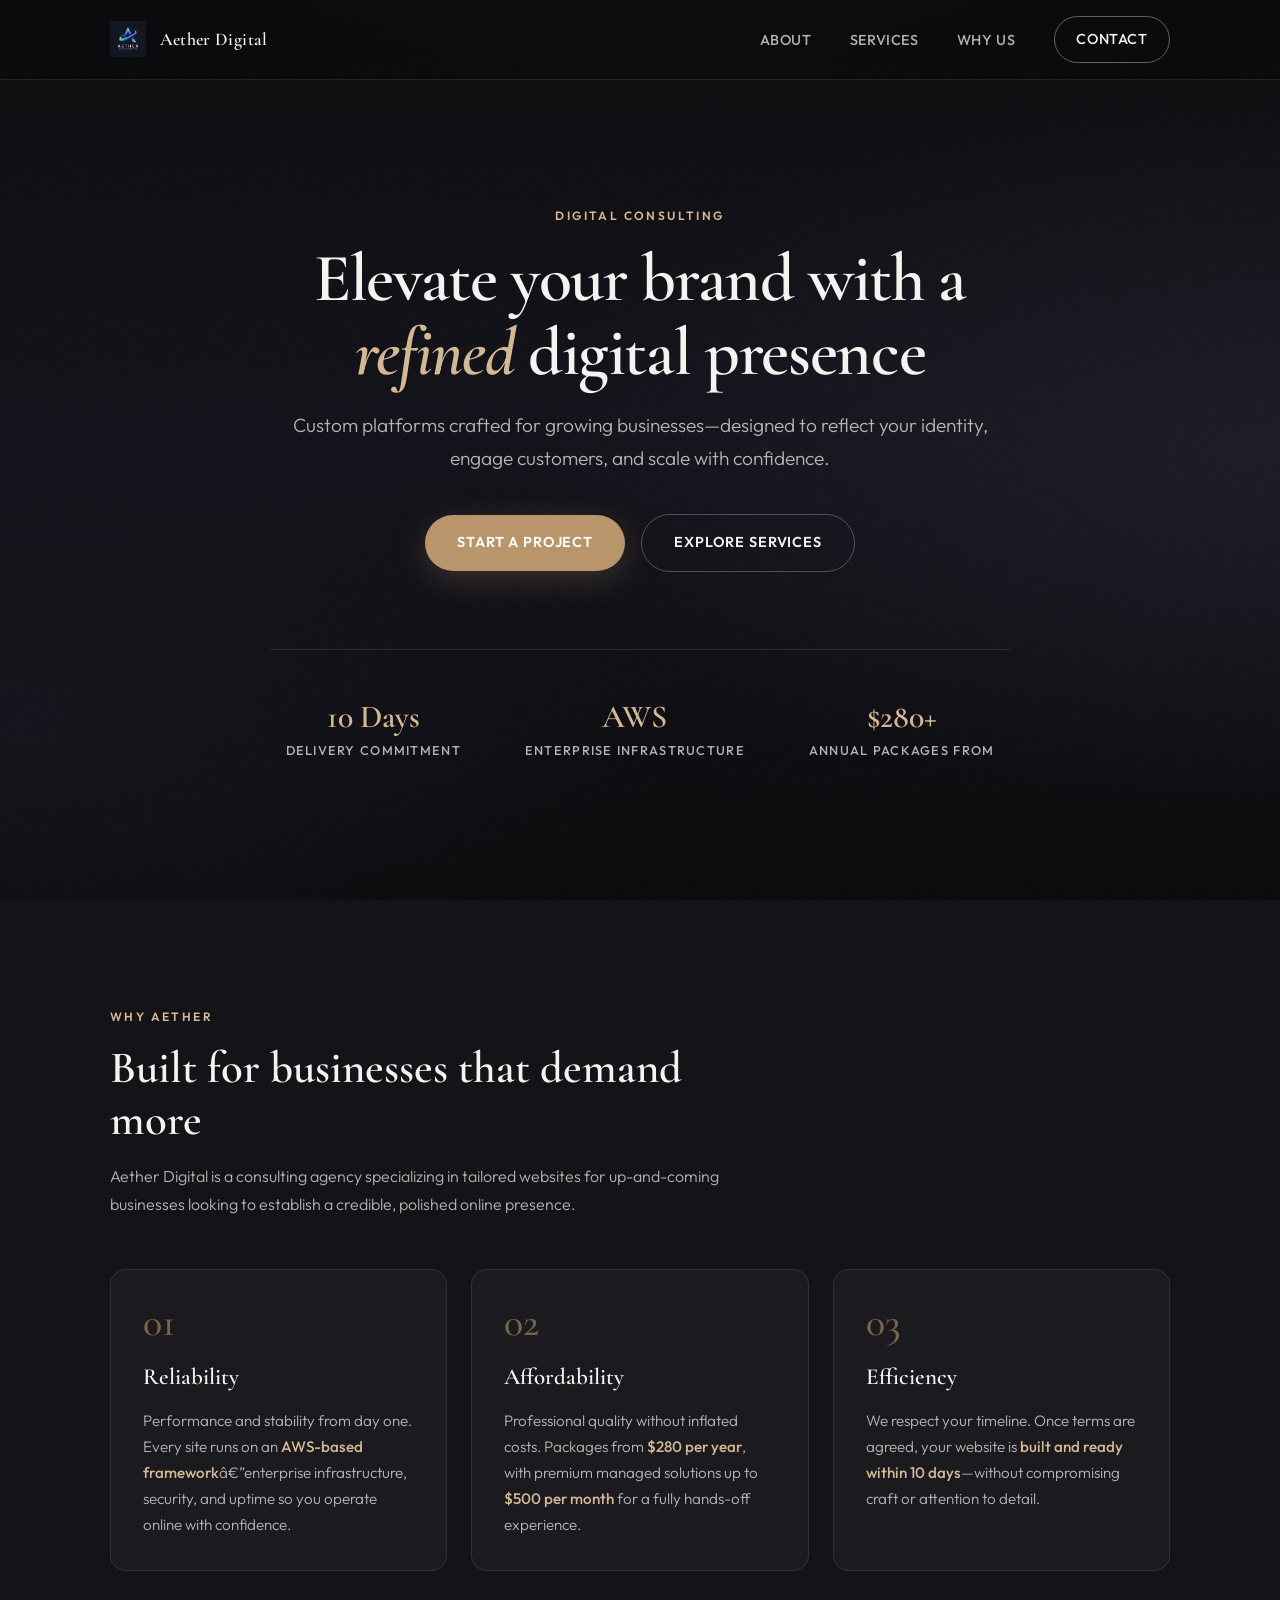
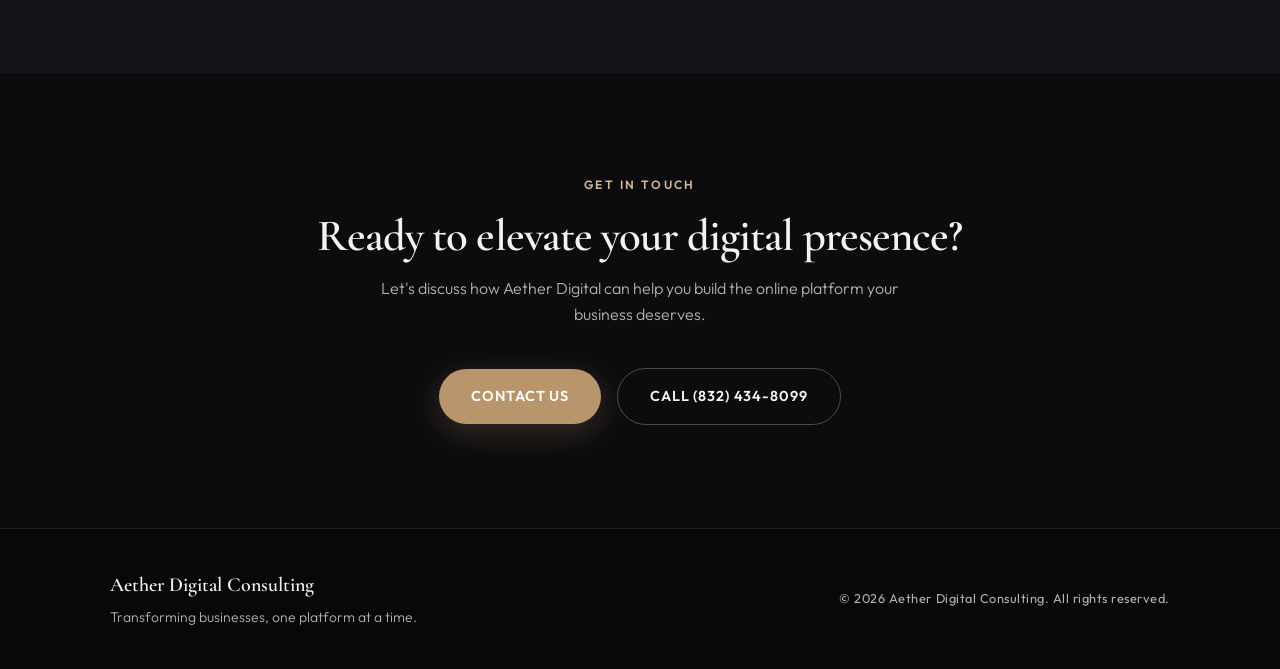
==== commit 78d55751: "website refinement" ====
--- a/index.html
+++ b/index.html
@@ -48,7 +48,7 @@
       <ul class="nav-links" id="nav-menu">
         <li><a href="about.html">About</a></li>
         <li><a href="services.html">Services</a></li>
-        <li><a href="portfolio.html">Work</a></li>
+        <li><a href="portfolio.html">Why Us</a></li>
         <li><a href="contact.html" class="nav-cta">Contact</a></li>
       </ul>
     </div>
@@ -118,38 +118,6 @@
     </div>
   </section>
 
-  <section class="work-showcase">
-    <div class="container work-compact">
-      <p class="eyebrow" style="text-align:center;display:block;">Featured Work</p>
-      <h2 class="section-title section-title--center">See what we build</h2>
-      <p class="section-lead">A recent launch for a Houston automotive business—custom design, inventory, and lead capture in one platform.</p>
-
-      <article class="work-featured">
-        <a href="https://accentautohtx.com" class="work-preview-link" target="_blank" rel="noopener noreferrer">
-          <div class="work-browser-bar" aria-hidden="true">
-            <span class="work-browser-dot"></span>
-            <span class="work-browser-dot"></span>
-            <span class="work-browser-dot"></span>
-            <span class="work-browser-url">accentautohtx.com</span>
-          </div>
-          <div class="work-preview-frame">
-            <p class="work-preview-brand">Accent Auto</p>
-            <p class="work-preview-tagline">Quality used cars · Inspections · Title transfer</p>
-            <span class="work-preview-cta">View live site →</span>
-          </div>
-        </a>
-        <div class="work-content">
-          <p class="work-client">Accent Auto HTX</p>
-          <h3>Built for a Houston dealership</h3>
-          <p>Inventory browsing, sell-your-car flows, and service pages—everything their customers need before they visit the lot.</p>
-          <div class="hero-actions" style="justify-content:flex-start;margin-top:0;">
-            <a href="portfolio.html" class="btn btn-primary">View Case Study</a>
-            <a href="https://accentautohtx.com" class="btn btn-outline" target="_blank" rel="noopener noreferrer">Live Site</a>
-          </div>
-        </div>
-      </article>
-    </div>
-  </section>
 
   <section class="cta-section" id="contact">
     <div class="container">
--- a/styles.css
+++ b/styles.css
@@ -890,214 +890,3 @@
   .about-split { grid-template-columns: 1fr; }
   .about-image { aspect-ratio: 16 / 9; }
 }
-
-/* Portfolio / featured work */
-.work-showcase {
-  background: var(--bg);
-}
-
-.work-featured {
-  display: grid;
-  grid-template-columns: 1.15fr 0.85fr;
-  gap: clamp(2rem, 4vw, 3rem);
-  align-items: center;
-  padding: clamp(1.75rem, 3vw, 2.5rem);
-  background: var(--bg-elevated);
-  border: 1px solid var(--border);
-  border-radius: var(--radius-lg);
-  box-shadow: var(--shadow);
-  transition: border-color 0.3s ease, box-shadow 0.3s ease;
-}
-
-.work-featured:hover {
-  border-color: rgba(184, 149, 106, 0.3);
-  box-shadow: var(--shadow-lg);
-}
-
-.work-preview-link {
-  display: block;
-  text-decoration: none;
-  color: inherit;
-  border-radius: var(--radius);
-  overflow: hidden;
-  border: 1px solid var(--border);
-  box-shadow: var(--shadow-sm);
-  transition: transform 0.3s ease, box-shadow 0.3s ease;
-}
-
-.work-preview-link:hover {
-  transform: translateY(-4px);
-  box-shadow: var(--shadow);
-}
-
-.work-browser-bar {
-  display: flex;
-  align-items: center;
-  gap: 0.5rem;
-  padding: 0.65rem 1rem;
-  background: #1a1a1f;
-  border-bottom: 1px solid var(--border-dark);
-}
-
-.work-browser-dot {
-  width: 10px;
-  height: 10px;
-  border-radius: 50%;
-  background: rgba(255, 255, 255, 0.15);
-}
-
-.work-browser-dot:nth-child(1) { background: #ff5f57; }
-.work-browser-dot:nth-child(2) { background: #febc2e; }
-.work-browser-dot:nth-child(3) { background: #28c840; }
-
-.work-browser-url {
-  flex: 1;
-  margin-left: 0.5rem;
-  padding: 0.35rem 0.75rem;
-  font-size: 0.75rem;
-  color: var(--text-muted-on-dark);
-  background: rgba(255, 255, 255, 0.06);
-  border-radius: 6px;
-  text-align: center;
-  letter-spacing: 0.02em;
-}
-
-.work-preview-frame {
-  position: relative;
-  aspect-ratio: 16 / 10;
-  background:
-    linear-gradient(145deg, rgba(12, 12, 14, 0.15) 0%, rgba(12, 12, 14, 0.55) 100%),
-    linear-gradient(135deg, #1a0a0a 0%, #2d1515 35%, #0c0c0e 100%);
-  display: flex;
-  flex-direction: column;
-  align-items: center;
-  justify-content: center;
-  padding: 2rem;
-  text-align: center;
-}
-
-.work-preview-frame::before {
-  content: "";
-  position: absolute;
-  inset: 0;
-  background: radial-gradient(ellipse 70% 50% at 50% 30%, rgba(200, 40, 40, 0.12), transparent 60%);
-  pointer-events: none;
-}
-
-.work-preview-brand {
-  position: relative;
-  z-index: 1;
-  font-family: var(--font-display);
-  font-size: clamp(1.75rem, 3vw, 2.5rem);
-  font-weight: 600;
-  color: #fff;
-  letter-spacing: 0.04em;
-  margin-bottom: 0.35rem;
-}
-
-.work-preview-tagline {
-  position: relative;
-  z-index: 1;
-  font-size: 0.9rem;
-  font-weight: 300;
-  color: rgba(255, 255, 255, 0.75);
-  max-width: 28ch;
-}
-
-.work-preview-cta {
-  position: relative;
-  z-index: 1;
-  margin-top: 1.25rem;
-  font-size: 0.8rem;
-  font-weight: 600;
-  letter-spacing: 0.1em;
-  text-transform: uppercase;
-  color: var(--accent-light);
-}
-
-.work-content h3 {
-  font-family: var(--font-display);
-  font-size: clamp(1.75rem, 2.5vw, 2.25rem);
-  font-weight: 600;
-  margin-bottom: 0.75rem;
-  color: var(--text);
-}
-
-.work-content .work-client {
-  font-size: var(--label);
-  font-weight: 600;
-  letter-spacing: 0.15em;
-  text-transform: uppercase;
-  color: var(--accent);
-  margin-bottom: 0.75rem;
-}
-
-.work-content p {
-  font-size: var(--p);
-  font-weight: 300;
-  line-height: 1.75;
-  color: var(--text-muted);
-  margin-bottom: 1.25rem;
-}
-
-.work-tags {
-  display: flex;
-  flex-wrap: wrap;
-  gap: 0.5rem;
-  margin-bottom: 1.5rem;
-}
-
-.work-tag {
-  padding: 0.35rem 0.75rem;
-  font-size: 0.75rem;
-  font-weight: 500;
-  letter-spacing: 0.04em;
-  color: var(--text);
-  background: var(--bg);
-  border: 1px solid var(--border);
-  border-radius: 999px;
-}
-
-.work-highlights {
-  list-style: none;
-  margin-bottom: 1.5rem;
-}
-
-.work-highlights li {
-  position: relative;
-  padding-left: 1.35rem;
-  margin-bottom: 0.5rem;
-  font-size: 0.95rem;
-  font-weight: 300;
-  color: var(--text-muted);
-  line-height: 1.6;
-}
-
-.work-highlights li::before {
-  content: "";
-  position: absolute;
-  left: 0;
-  top: 0.55em;
-  width: 6px;
-  height: 6px;
-  border-radius: 50%;
-  background: var(--accent);
-}
-
-.work-compact {
-  max-width: 900px;
-  margin: 0 auto;
-}
-
-.work-compact .work-featured {
-  grid-template-columns: 1fr 1fr;
-}
-
-@media (max-width: 900px) {
-  .work-featured,
-  .work-compact .work-featured {
-    grid-template-columns: 1fr;
-  }
-
-  .work-preview-link { order: -1; }
-}
